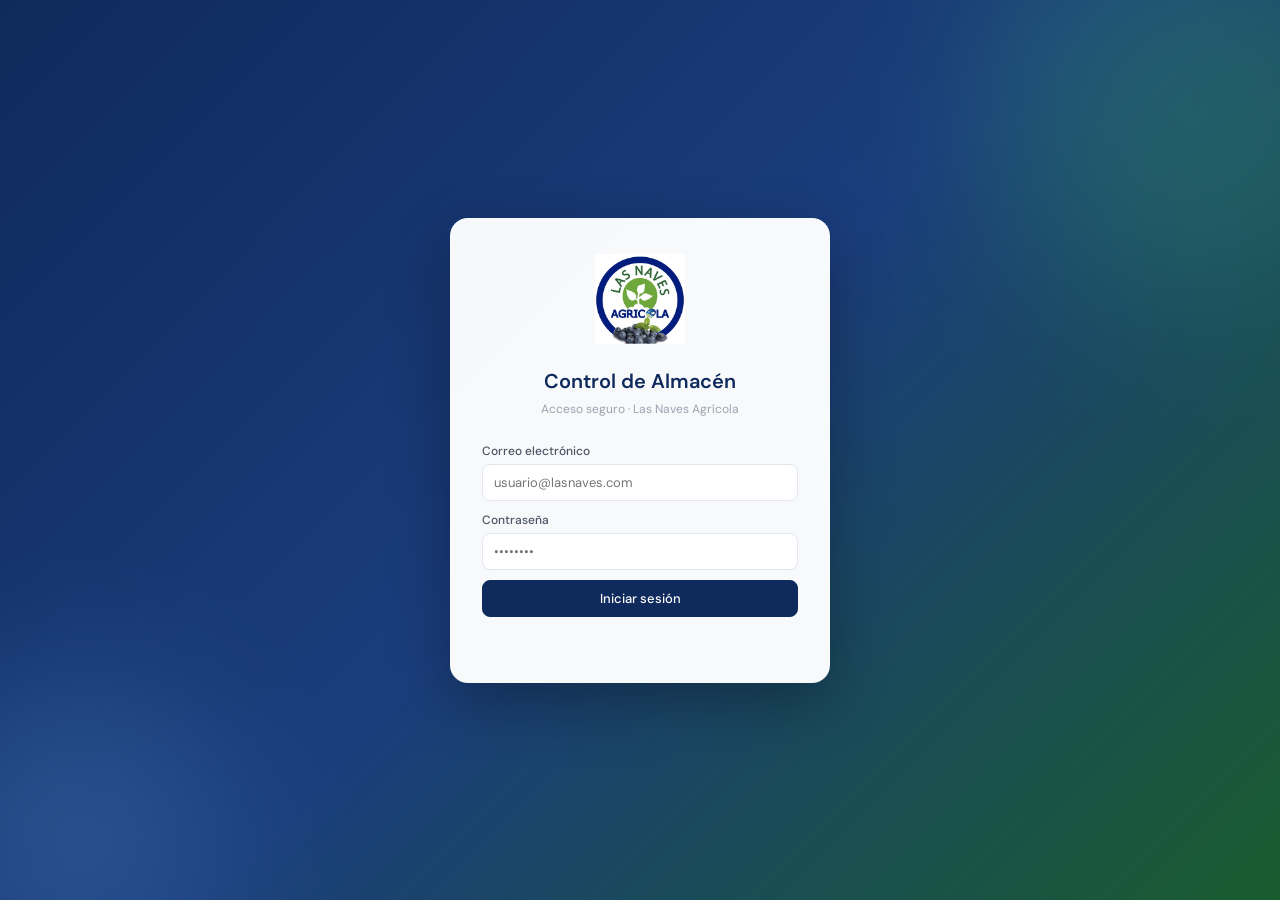
==== index.html @ e4e00c6b "Add files via upload" ====
<!DOCTYPE html>
<html lang="es">
<head>
<meta charset="UTF-8">
<meta name="viewport" content="width=device-width,initial-scale=1.0,maximum-scale=1.0">
<title>Las Naves Agrícola — ERP Almacén</title>
<link rel="icon" href="public/logo.png">
<link rel="manifest" href="manifest.json">
<meta name="theme-color" content="#0f2a5c">
<link href="https://fonts.googleapis.com/css2?family=DM+Sans:wght@300;400;500;600&family=DM+Mono:wght@400;500&display=swap" rel="stylesheet">
<script src="https://unpkg.com/html5-qrcode@2.3.8/html5-qrcode.min.js"></script>
<script src="https://cdn.jsdelivr.net/npm/@supabase/supabase-js@2"></script>
<script src="https://cdn.jsdelivr.net/npm/chart.js@4.4.0/dist/chart.umd.min.js"></script>
<script src="https://cdn.jsdelivr.net/npm/xlsx@0.18.5/dist/xlsx.full.min.js"></script>
<link rel="stylesheet" href="src/styles/main.css">
</head>
<body>

<!-- LOGIN -->
<div id="screen-login" class="screen active">
  <div class="login-bg"><div class="login-orb orb1"></div><div class="login-orb orb2"></div></div>
  <div class="login-screen-wrapper">
    <div class="login-card">
      <div class="login-logo-wrap"><img src="public/logo.png" alt="Las Naves Agrícola" class="login-logo"></div>
      <h1 class="login-title">Control de Almacén</h1>
      <p class="login-sub">Acceso seguro · Las Naves Agrícola</p>
      <div id="offline-banner" class="offline-banner hidden">⚠ Sin conexión — modo offline activo</div>
      <div class="form-group"><label>Correo electrónico</label><input type="email" id="l-email" class="input" placeholder="usuario@lasnaves.com" autocomplete="email"></div>
      <div class="form-group"><label>Contraseña</label><input type="password" id="l-pass" class="input" placeholder="••••••••" autocomplete="current-password"></div>
      <button class="btn btn-primary btn-full" id="btn-login" onclick="doLogin()"><span id="login-label">Iniciar sesión</span></button>
      <p class="login-hint" id="login-error"></p>
    </div>
  </div>
</div>

<!-- APP -->
<div id="screen-app" class="screen hidden">

  <!-- TOPBAR -->
  <header class="topbar">
    <div class="topbar-left">
      <img src="public/logo.png" alt="Logo" class="topbar-logo" onclick="location.reload()" style="cursor:pointer" title="Recargar página">
      <div><div class="topbar-title">Las Naves Agrícola</div><div class="topbar-sub">ERP Almacén</div></div>
    </div>
    <div class="topbar-right">
      <div id="offline-dot" class="offline-dot hidden">●</div>
      <div class="user-chip">
        <div class="user-avatar" id="topbar-avatar">--</div>
        <div class="user-info"><div class="user-name" id="topbar-name">—</div><div class="user-role" id="topbar-role">—</div></div>
      </div>
      <button class="btn-icon" onclick="doLogout()"><svg width="16" height="16" viewBox="0 0 24 24" fill="none" stroke="currentColor" stroke-width="2"><path d="M9 21H5a2 2 0 0 1-2-2V5a2 2 0 0 1 2-2h4"/><polyline points="16 17 21 12 16 7"/><line x1="21" y1="12" x2="9" y2="12"/></svg></button>
    </div>
  </header>

  <!-- SELECTOR DE ALMACÉN -->
  <div class="almacen-selector-bar" id="almacen-bar">
    <label>🏭 Almacén activo:</label>
    <select id="almacen-selector" onchange="cambiarAlmacen(this.value)"></select>
  </div>

  <!-- NAV -->
  <nav class="nav">
    <button class="nav-btn active" onclick="goTo('dashboard',this)" data-modulo="dashboard"><svg width="17" height="17" viewBox="0 0 24 24" fill="none" stroke="currentColor" stroke-width="1.8"><rect x="3" y="3" width="7" height="7" rx="1"/><rect x="14" y="3" width="7" height="7" rx="1"/><rect x="14" y="14" width="7" height="7" rx="1"/><rect x="3" y="14" width="7" height="7" rx="1"/></svg>Dashboard</button>
    <button class="nav-btn" onclick="goTo('movstock',this)" data-modulo="entradas"><svg width="17" height="17" viewBox="0 0 24 24" fill="none" stroke="currentColor" stroke-width="1.8"><polyline points="17 1 21 5 17 9"/><path d="M3 11V9a4 4 0 0 1 4-4h14"/><polyline points="7 23 3 19 7 15"/><path d="M21 13v2a4 4 0 0 1-4 4H3"/></svg>Entradas/Salidas</button>
    <button class="nav-btn" onclick="goTo('inventario',this)" data-modulo="inventario"><svg width="17" height="17" viewBox="0 0 24 24" fill="none" stroke="currentColor" stroke-width="1.8"><path d="M21 16V8a2 2 0 0 0-1-1.73l-7-4a2 2 0 0 0-2 0l-7 4A2 2 0 0 0 3 8v8a2 2 0 0 0 1 1.73l7 4a2 2 0 0 0 2 0l7-4A2 2 0 0 0 21 16z"/></svg>Inventario</button>
    <button class="nav-btn" onclick="goTo('conteo',this)" data-modulo="conteo"><svg width="17" height="17" viewBox="0 0 24 24" fill="none" stroke="currentColor" stroke-width="1.8"><path d="M9 11l3 3L22 4"/><path d="M21 12v7a2 2 0 0 1-2 2H5a2 2 0 0 1-2-2V5a2 2 0 0 1 2-2h11"/></svg>Conteo</button>
    <button class="nav-btn" onclick="goTo('movimientos',this)" data-modulo="movimientos"><svg width="17" height="17" viewBox="0 0 24 24" fill="none" stroke="currentColor" stroke-width="1.8"><polyline points="17 1 21 5 17 9"/><path d="M3 11V9a4 4 0 0 1 4-4h14"/><polyline points="7 23 3 19 7 15"/><path d="M21 13v2a4 4 0 0 1-4 4H3"/></svg>Movimientos</button>
    <button class="nav-btn" onclick="goTo('reportes',this)" data-modulo="reportes"><svg width="17" height="17" viewBox="0 0 24 24" fill="none" stroke="currentColor" stroke-width="1.8"><path d="M14 2H6a2 2 0 0 0-2 2v16a2 2 0 0 0 2 2h12a2 2 0 0 0 2-2V8z"/><polyline points="14 2 14 8 20 8"/></svg>Reportes</button>
    <button class="nav-btn" onclick="goTo('pedidos',this)" data-modulo="pedidos"><svg width="17" height="17" viewBox="0 0 24 24" fill="none" stroke="currentColor" stroke-width="1.8"><rect x="1" y="3" width="15" height="13" rx="1"/><polygon points="16 8 20 8 23 11 23 16 16 16 16 8"/><circle cx="5.5" cy="18.5" r="2.5"/><circle cx="18.5" cy="18.5" r="2.5"/></svg>Pedidos</button>
    <button class="nav-btn" onclick="goTo('compras',this)" data-modulo="compras"><svg width="17" height="17" viewBox="0 0 24 24" fill="none" stroke="currentColor" stroke-width="1.8"><path d="M6 2L3 6v14a2 2 0 0 0 2 2h14a2 2 0 0 0 2-2V6l-3-4z"/><line x1="3" y1="6" x2="21" y2="6"/><path d="M16 10a4 4 0 0 1-8 0"/></svg>Compras</button>
    <button class="nav-btn" onclick="goTo('proveedores',this)" data-modulo="proveedores"><svg width="17" height="17" viewBox="0 0 24 24" fill="none" stroke="currentColor" stroke-width="1.8"><path d="M17 21v-2a4 4 0 0 0-4-4H5a4 4 0 0 0-4 4v2"/><circle cx="9" cy="7" r="4"/><line x1="23" y1="11" x2="17" y2="11"/><line x1="20" y1="8" x2="20" y2="14"/></svg>Proveedores</button>
    <button class="nav-btn" onclick="goTo('almacenes',this)" data-modulo="almacenes"><svg width="17" height="17" viewBox="0 0 24 24" fill="none" stroke="currentColor" stroke-width="1.8"><path d="M3 9l9-7 9 7v11a2 2 0 0 1-2 2H5a2 2 0 0 1-2-2z"/><polyline points="9 22 9 12 15 12 15 22"/></svg>Almacenes</button>
    <button class="nav-btn" onclick="goTo('usuarios',this)" data-modulo="usuarios_admin"><svg width="17" height="17" viewBox="0 0 24 24" fill="none" stroke="currentColor" stroke-width="1.8"><path d="M17 21v-2a4 4 0 0 0-4-4H5a4 4 0 0 0-4 4v2"/><circle cx="9" cy="7" r="4"/><path d="M23 21v-2a4 4 0 0 0-3-3.87"/><path d="M16 3.13a4 4 0 0 1 0 7.75"/></svg>Usuarios</button>
    <button class="nav-btn" onclick="goTo('notificaciones',this)" data-modulo="notificaciones"><svg width="17" height="17" viewBox="0 0 24 24" fill="none" stroke="currentColor" stroke-width="1.8"><path d="M18 8A6 6 0 0 0 6 8c0 7-3 9-3 9h18s-3-2-3-9"/><path d="M13.73 21a2 2 0 0 1-3.46 0"/><line x1="12" y1="2" x2="12" y2="3"/></svg>Notif.</button>
    <button class="nav-btn" onclick="goTo('respaldo',this)" data-modulo="respaldo"><svg width="17" height="17" viewBox="0 0 24 24" fill="none" stroke="currentColor" stroke-width="1.8"><polyline points="8 17 12 21 16 17"/><line x1="12" y1="12" x2="12" y2="21"/><path d="M20.88 18.09A5 5 0 0 0 18 9h-1.26A8 8 0 1 0 3 16.29"/></svg>Respaldo</button>
    <button class="nav-btn" onclick="goTo('auditoria',this)" data-modulo="auditoria"><svg width="17" height="17" viewBox="0 0 24 24" fill="none" stroke="currentColor" stroke-width="1.8"><path d="M12 22s8-4 8-10V5l-8-3-8 3v7c0 6 8 10 8 10z"/></svg>Auditoría</button>
    <button class="nav-btn" onclick="goTo('alertas',this)" data-modulo="alertas"><svg width="17" height="17" viewBox="0 0 24 24" fill="none" stroke="currentColor" stroke-width="1.8"><path d="M18 8A6 6 0 0 0 6 8c0 7-3 9-3 9h18s-3-2-3-9"/><path d="M13.73 21a2 2 0 0 1-3.46 0"/></svg>Alertas<span id="alert-count" class="alert-dot hidden">0</span></button>
  </nav>

  <!-- MODALES GLOBALES -->
  <div id="foto-modal" class="foto-modal hidden" onclick="cerrarFotoModal()">
    <button class="foto-modal-close" onclick="cerrarFotoModal()">✕</button>
    <img id="foto-modal-img" src="" alt="Evidencia">
  </div>
  <div id="mov-detalle-modal" class="modal-overlay hidden">
    <div class="modal-card" style="max-width:420px">
      <div class="modal-title">📋 Detalle del movimiento</div>
      <div id="mov-detalle-body"></div>
      <button class="btn" style="width:100%;margin-top:14px" onclick="cerrarDetalleMovimiento()">Cerrar</button>
    </div>
  </div>
  <div id="pin-modal" class="modal-overlay hidden">
    <div class="modal-card">
      <div class="modal-title">🔐 Confirmar identidad</div>
      <p class="modal-sub">Ingresa tu contraseña para confirmar</p>
      <input type="password" id="pin-pass" class="input" placeholder="Tu contraseña" style="margin-bottom:12px">
      <div style="display:flex;gap:8px">
        <button class="btn btn-full" onclick="cancelPin()">Cancelar</button>
        <button class="btn btn-primary btn-full" onclick="confirmPin()">Confirmar</button>
      </div>
      <p id="pin-error" class="login-hint" style="color:var(--red);min-height:18px"></p>
    </div>
  </div>
  <div id="sds-modal" class="modal-overlay hidden">
    <div class="modal-card" style="max-width:480px;max-height:90vh;overflow-y:auto">
      <div id="sds-modal-content"></div>
    </div>
  </div>
  <div id="qr-modal" class="modal-overlay hidden">
    <div class="modal-card" style="max-width:400px">
      <div id="qr-modal-content"></div>
    </div>
  </div>

  <main class="main">

    <!-- DASHBOARD -->
    <section id="tab-dashboard" class="tab active">
      <div class="page-header">
        <div class="page-title">Dashboard</div>
        <div style="display:flex;align-items:center;gap:8px">
          <div class="page-date" id="dash-date"></div>
          <button class="btn btn-sm" onclick="refrescarDashboard(this)" title="Actualizar">↻ Actualizar</button>
        </div>
      </div>
      <div id="sync-pending" class="sync-banner hidden">⚠ <span id="sync-count">0</span> movimientos offline. <button class="btn btn-sm" onclick="sincronizarOffline()">Sincronizar</button></div>
      <!-- KPIs rápidos en dashboard -->
      <div id="dash-kpis-quick" style="margin-bottom:10px"></div>
      <div class="card"><div class="card-header">Últimos movimientos</div><div id="dash-movs"><div class="loading">Cargando...</div></div></div>
      <!-- Dashboard dirección integrado -->
      <div id="dir-content-inline"></div>
    </section>

    <!-- KPI tab (hidden, redirects to dashboard) -->
    <section id="tab-kpis" class="tab hidden">
      <div id="kpi-content"></div>
    </section>

    <!-- INVENTARIO -->
    <section id="tab-inventario" class="tab hidden">
      <div class="page-header">
        <div class="page-title">Inventario</div>
        <button class="btn btn-sm" onclick="cargarInventario()">↻ Actualizar</button>
      </div>
      <div class="card">
        <input class="input" type="text" placeholder="Buscar por nombre, código, ingrediente activo o ubicación..." oninput="filtrarInv(this.value)" style="margin-bottom:10px">
        <div id="inv-lista"><div class="loading">Cargando...</div></div>
      </div>
      <div id="inv-admin-panel" class="hidden" style="margin-top:10px">
        <button class="btn btn-primary btn-full" onclick="mostrarFormProducto()">+ Agregar producto manualmente</button>
        <div id="form-producto" class="card hidden" style="margin-top:12px">
          <div class="card-header">Nuevo producto <span style="font-size:11px;color:var(--text3);font-weight:400">— Solo el nombre es obligatorio</span></div>
          <div class="form-row">
            <div class="form-group"><label>Código (opcional, se genera automático)</label><input class="input" type="text" id="np-id" placeholder="Ej: QM-008 (opcional)"></div>
            <div class="form-group"><label>Nombre del producto <span style="color:var(--red)">*</span></label><input class="input" type="text" id="np-nombre" placeholder="Nombre del producto"></div>
          </div>
          <div class="form-row">
            <div class="form-group"><label>Stock inicial</label><input class="input" type="number" id="np-stock" placeholder="0"></div>
            <div class="form-group"><label>Stock mínimo</label><input class="input" type="number" id="np-min" placeholder="0"></div>
            <div class="form-group"><label>Precio unitario ($)</label><input class="input" type="number" id="np-precio" placeholder="0.00"></div>
          </div>
          <div class="form-row">
            <div class="form-group"><label>Unidad</label><select class="input" id="np-unit"><option>L</option><option>kg</option><option>piezas</option><option>tambos</option><option>cajas</option><option>mL</option><option>g</option></select></div>
            <div class="form-group"><label>Proveedor</label><input class="input" type="text" id="np-prov" placeholder="Proveedor"></div>
            <div class="form-group"><label>Ubicación</label><input class="input" type="text" id="np-ubicacion" placeholder="Pasillo A-3"></div>
          </div>
          <div class="form-row">
            <div class="form-group"><label>Lote</label><input class="input" type="text" id="np-lote" placeholder="L-2025-01"></div>
            <div class="form-group"><label>Caducidad</label><input class="input" type="text" id="np-cad" placeholder="AAAA-MM-DD"></div>
          </div>
          <div class="form-row">
            <div class="form-group"><label>Ingrediente activo</label><input class="input" type="text" id="np-ingrediente" placeholder="Ej: Glifosato, Cobre"></div>
            <div class="form-group"><label>Descripción</label><input class="input" type="text" id="np-descripcion" placeholder="Descripción breve"></div>
          </div>
          <div class="form-row">
            <div class="form-group"><label>Peligrosidad GHS</label><select class="input" id="np-peligro"><option value="">Sin clasificar</option><option value="alto">Alto</option><option value="medio">Medio</option><option value="bajo">Bajo</option><option value="ninguno">Ninguno</option></select></div>
            <div class="form-group"><label>Clases GHS (separadas por coma)</label><input class="input" type="text" id="np-ghs" placeholder="inflamable,corrosivo"></div>
          </div>
          <div class="form-group"><label>🔗 Link de ficha técnica (SDS)</label><input class="input" type="url" id="np-sds-link" placeholder="https://..."></div>
          <div style="display:flex;gap:8px;margin-top:4px">
            <button class="btn btn-primary" style="flex:1" onclick="guardarProducto()">Guardar producto</button>
            <button class="btn" style="flex:1" onclick="document.getElementById('form-producto').classList.add('hidden')">Cancelar</button>
          </div>
        </div>
      </div>

      <!-- Modal editar producto -->
      <div id="modal-editar-prod" class="modal-overlay hidden">
        <div class="modal-card" style="max-width:520px;max-height:90vh;overflow-y:auto">
          <div class="modal-title">✏ Editar producto</div>
          <input type="hidden" id="ep-id">
          <div class="form-row"><div class="form-group"><label>Nombre *</label><input class="input" type="text" id="ep-nombre"></div><div class="form-group"><label>Unidad</label><select class="input" id="ep-unidad"><option>L</option><option>kg</option><option>piezas</option><option>tambos</option><option>cajas</option><option>mL</option><option>g</option></select></div></div>
          <div class="form-row"><div class="form-group"><label>Stock</label><input class="input" type="number" id="ep-stock" min="0" step="0.01"></div><div class="form-group"><label>Mínimo</label><input class="input" type="number" id="ep-min" min="0" step="0.01"></div><div class="form-group"><label>Precio ($)</label><input class="input" type="number" id="ep-precio" min="0" step="0.01"></div></div>
          <div class="form-row"><div class="form-group"><label>Proveedor</label><input class="input" type="text" id="ep-prov"></div><div class="form-group"><label>Ubicación</label><input class="input" type="text" id="ep-ubicacion"></div></div>
          <div class="form-row"><div class="form-group"><label>Lote</label><input class="input" type="text" id="ep-lote"></div><div class="form-group"><label>Caducidad</label><input class="input" type="text" id="ep-cad" placeholder="AAAA-MM-DD"></div></div>
          <div class="form-row"><div class="form-group"><label>Ingrediente activo</label><input class="input" type="text" id="ep-ingrediente"></div><div class="form-group"><label>Descripción</label><input class="input" type="text" id="ep-descripcion"></div></div>
          <div class="form-row"><div class="form-group"><label>Peligrosidad</label><select class="input" id="ep-peligro"><option value="">Sin clasificar</option><option value="alto">Alto</option><option value="medio">Medio</option><option value="bajo">Bajo</option><option value="ninguno">Ninguno</option></select></div><div class="form-group"><label>Clases GHS</label><input class="input" type="text" id="ep-ghs"></div></div>
          <div class="form-group"><label>🔗 Link ficha técnica</label><input class="input" type="url" id="ep-sds-link" placeholder="https://..."></div>
          <div style="display:flex;gap:8px;margin-top:12px">
            <button class="btn" style="flex:1" onclick="cerrarEditarProducto()">Cancelar</button>
            <button class="btn btn-primary" style="flex:2" onclick="guardarEdicionProducto()">✓ Guardar cambios</button>
          </div>
        </div>
      </div>
    </section>


<!-- dir tab removed - content integrated in dashboard -->

    <!-- KPIs Y PREDICCIÓN -->
    <section id="tab-kpis" class="tab hidden">
      <div class="page-header">
        <div class="page-title">KPIs del Almacén</div>
        <button class="btn btn-sm" onclick="cargarKPIs()">↻ Recalcular</button>
      </div>
      <div id="kpi-content"><div class="loading">Cargando KPIs...</div></div>
    </section>

    <!-- ENTRADAS / SALIDAS UNIFICADO -->
    <section id="tab-movstock" class="tab hidden">
      <div class="page-header"><div class="page-title">Entradas y Salidas</div></div>
      <div class="movstock-tabs">
        <button class="movstock-tab active" id="ms-tab-ent" onclick="switchMovStock('entrada')">↓ Registrar Entrada</button>
        <button class="movstock-tab" id="ms-tab-sal" onclick="switchMovStock('salida')">↑ Registrar Salida</button>
      </div>

      <!-- ENTRADAS -->
      <div id="movstock-entrada">
        <div class="card">
          <div class="card-header">Buscar y agregar productos</div>
          <div class="scanner-inline">
            <div class="scanner-inline-title">📷 Escanear código</div>
            <div id="reader-ent" style="width:100%;border-radius:6px;overflow:hidden;background:#111;min-height:140px;display:none"></div>
            <div style="display:flex;gap:8px;margin-top:8px">
              <button class="btn btn-sm btn-primary" onclick="startScannerEnt()">▶ Escanear</button>
              <button class="btn btn-sm" onclick="stopScannerEnt()">■ Detener</button>
            </div>
          </div>
          <input class="input" type="text" id="ent-buscar" placeholder="Buscar por nombre o código..." oninput="buscarProductoEntrada(this.value)" style="margin-top:8px">
          <div id="ent-resultados" style="margin-top:6px"></div>
        </div>
        <div id="ent-carrito-card" class="card hidden">
          <div class="card-header" style="display:flex;justify-content:space-between;align-items:center">
            <span>↓ Productos a ingresar</span>
            <span id="ent-carrito-count" style="font-size:12px;color:var(--green);font-weight:600"></span>
          </div>
          <div id="ent-carrito-lista"></div>
          <button class="btn btn-sm" style="margin-top:8px;color:var(--navy)" onclick="document.getElementById('ent-buscar').focus()">+ Agregar otro producto</button>
        </div>
        <div id="ent-form-general" class="card hidden">
          <div class="card-header">Datos del recibo</div>
          <div class="form-row">
            <div class="form-group"><label>Proveedor</label><input class="input" type="text" id="ent-prov" placeholder="Nombre del proveedor"></div>
            <div class="form-group"><label>Nota (opcional)</label><input class="input" type="text" id="ent-nota" placeholder="Observaciones"></div>
          </div>
          <div class="form-group">
            <span class="foto-label">📄 Foto del recibo * <span style="font-size:11px;color:var(--text3)">(una foto para todos los productos)</span></span>
            <div class="foto-zona" onclick="document.getElementById('ent-foto-input').click()">
              <label class="foto-zona-label"><span class="foto-zona-icon">📷</span><span class="foto-zona-text">Tomar foto o seleccionar imagen</span></label>
              <input type="file" id="ent-foto-input" accept="image/*" capture="environment" onchange="onFotoEntrada(this)">
            </div>
            <span class="foto-status sin-foto" id="ent-foto-status">Sin foto</span>
            <img id="ent-foto-preview" class="foto-preview hidden" src="" alt="Preview">
          </div>
          <button class="btn btn-primary btn-full" onclick="solicitarPinEntrada()">🔐 Confirmar entrada de todos los productos</button>
          <button class="btn btn-full" style="margin-top:6px" onclick="cancelarEntrada()">Cancelar todo</button>
        </div>
      </div>

      <!-- SALIDAS -->
      <div id="movstock-salida" class="hidden">
        <div class="card">
          <div class="card-header">Buscar y agregar productos</div>
          <div class="scanner-inline">
            <div class="scanner-inline-title">📷 Escanear código</div>
            <div id="reader-sal" style="width:100%;border-radius:6px;overflow:hidden;background:#111;min-height:140px;display:none"></div>
            <div style="display:flex;gap:8px;margin-top:8px">
              <button class="btn btn-sm btn-primary" onclick="startScannerSal()">▶ Escanear</button>
              <button class="btn btn-sm" onclick="stopScannerSal()">■ Detener</button>
            </div>
          </div>
          <input class="input" type="text" id="sal-buscar" placeholder="Buscar por nombre o código..." oninput="buscarProductoSalida(this.value)" style="margin-top:8px">
          <div id="sal-resultados" style="margin-top:6px"></div>
        </div>
        <div id="sal-carrito-card" class="card hidden">
          <div class="card-header" style="display:flex;justify-content:space-between;align-items:center">
            <span>↑ Productos a despachar</span>
            <span id="sal-carrito-count" style="font-size:12px;color:var(--red);font-weight:600"></span>
          </div>
          <div id="sal-carrito-lista"></div>
          <button class="btn btn-sm" style="margin-top:8px;color:var(--navy)" onclick="document.getElementById('sal-buscar').focus()">+ Agregar otro producto</button>
        </div>
        <div id="sal-form-general" class="card hidden">
          <div class="card-header">Datos del despacho</div>
          <div class="form-row">
            <div class="form-group"><label>Área o destino</label><input class="input" type="text" id="sal-dest" placeholder="Ej: Producción A"></div>
            <div class="form-group"><label>Nota (opcional)</label><input class="input" type="text" id="sal-nota" placeholder="Observaciones"></div>
          </div>
          <div class="form-group">
            <span class="foto-label">📋 Foto del vale * <span style="font-size:11px;color:var(--text3)">(una foto para todos los productos)</span></span>
            <div class="foto-zona" onclick="document.getElementById('sal-foto-input').click()">
              <label class="foto-zona-label"><span class="foto-zona-icon">📷</span><span class="foto-zona-text">Tomar foto o seleccionar imagen</span></label>
              <input type="file" id="sal-foto-input" accept="image/*" capture="environment" onchange="onFotoSalida(this)">
            </div>
            <span class="foto-status sin-foto" id="sal-foto-status">Sin foto</span>
            <img id="sal-foto-preview" class="foto-preview hidden" src="" alt="Preview">
          </div>
          <button class="btn btn-primary btn-full" onclick="solicitarPinSalida()">🔐 Confirmar salida de todos los productos</button>
          <button class="btn btn-full" style="margin-top:6px" onclick="cancelarSalida()">Cancelar todo</button>
        </div>
      </div>

    </section>

    <!-- CONTEO FÍSICO v17 -->
    <section id="tab-conteo" class="tab hidden">
      <div class="page-header"><div class="page-title">Conteo Físico</div></div>

      <!-- PANTALLA 1: INICIO -->
      <div id="conteo-inicio">
        <div class="card">
          <div style="display:flex;gap:12px;margin-bottom:16px">
            <div class="conteo-paso"><div class="conteo-paso-num">1</div><div class="conteo-paso-label">Iniciar conteo</div></div>
            <div style="color:var(--text3);align-self:center">→</div>
            <div class="conteo-paso"><div class="conteo-paso-num" style="background:var(--border);color:var(--text2)">2</div><div class="conteo-paso-label" style="color:var(--text2)">Capturar cantidades</div></div>
            <div style="color:var(--text3);align-self:center">→</div>
            <div class="conteo-paso"><div class="conteo-paso-num" style="background:var(--border);color:var(--text2)">3</div><div class="conteo-paso-label" style="color:var(--text2)">Revisar y ajustar</div></div>
            <div style="color:var(--text3);align-self:center">→</div>
            <div class="conteo-paso"><div class="conteo-paso-num" style="background:var(--border);color:var(--text2)">4</div><div class="conteo-paso-label" style="color:var(--text2)">Firmar PDF</div></div>
          </div>
          <p style="font-size:13px;color:var(--text2);margin-bottom:16px;line-height:1.6">
            El sistema cargará todos los productos del inventario. Tú ingresas la cantidad que hay físicamente en el almacén.
            Al terminar, verás las diferencias y decides qué ajustar. Todo queda registrado con PDF para firma.
          </p>
          <button class="btn btn-primary btn-full" onclick="iniciarNuevoConteo()" style="margin-bottom:8px">▶ Iniciar nuevo conteo físico</button>
          <p style="font-size:11px;color:var(--text3);text-align:center">Si cierras accidentalmente el navegador, el conteo se recupera automáticamente</p>
        </div>
      </div>

      <!-- PANTALLA 2: CONTEO EN CURSO -->
      <div id="conteo-activo" class="hidden">
        <div class="card" style="margin-bottom:10px">
          <div style="display:flex;justify-content:space-between;align-items:flex-start;margin-bottom:8px">
            <div>
              <div style="font-size:14px;font-weight:600;color:var(--navy)">Conteo en curso</div>
              <div style="font-size:11px;color:var(--text2)" id="conteo-fecha"></div>
            </div>
            <button class="btn btn-sm" style="color:var(--red)" onclick="descartarConteo()">✕ Descartar</button>
          </div>
          <div class="conteo-progreso-wrap">
            <div class="conteo-progreso-bar-inner" id="conteo-progreso-bar" style="width:0%"></div>
          </div>
          <div style="font-size:11px;color:var(--text2);margin-top:4px" id="conteo-progreso-txt">0 de 0 productos contados</div>
        </div>
        <div class="card">
          <div style="font-size:12px;color:var(--text2);margin-bottom:10px">
            💡 Ingresa la cantidad física y presiona <strong>Enter</strong> para pasar al siguiente producto
          </div>
          <div id="conteo-lista"></div>
          <div style="display:flex;gap:8px;margin-top:14px">
            <button class="btn btn-primary" style="flex:2" id="btn-finalizar-conteo" onclick="revisarDiferencias()" disabled>
              Revisar diferencias
            </button>
            <button class="btn" style="flex:1" onclick="descartarConteo()">Descartar</button>
          </div>
        </div>
      </div>

      <!-- PANTALLA 3: REVISIÓN -->
      <div id="conteo-revision" class="hidden">
        <div class="card" style="margin-bottom:10px">
          <div style="display:flex;justify-content:space-between;align-items:center;margin-bottom:12px">
            <div style="font-size:14px;font-weight:600;color:var(--navy)">Revisión de diferencias</div>
            <button class="btn btn-sm" onclick="renderConteoEnCurso()">← Volver al conteo</button>
          </div>
          <div id="rev-resumen"></div>
        </div>
        <div class="card" style="margin-bottom:10px">
          <div style="font-size:13px;font-weight:600;color:var(--navy);margin-bottom:10px">
            Productos con diferencia — decide qué hacer con cada uno:
          </div>
          <div id="rev-diffs"></div>
        </div>
        <div style="display:flex;gap:8px">
          <button class="btn btn-primary" style="flex:1" onclick="generarPDFConteo()">📄 Generar PDF para firma</button>
          <button class="btn btn-green" style="flex:1" onclick="finalizarConteo()">✓ Finalizar conteo</button>
        </div>
      </div>

    </section>

    <!-- MOVIMIENTOS -->
    <section id="tab-movimientos" class="tab hidden">
      <div class="page-header"><div class="page-title">Movimientos</div><button class="btn btn-sm" onclick="cargarMovimientos()" title="Actualizar">↻ Actualizar</button></div>
      <div class="card">
        <div style="display:flex;gap:8px;flex-wrap:wrap;margin-bottom:10px">
          <select class="input" style="flex:1;min-width:120px" id="fil-tipo" onchange="filtrarMov()"><option value="">Todos</option><option value="entrada">Entradas</option><option value="salida">Salidas</option><option value="ajuste">Ajustes</option></select>
          <select class="input" style="flex:1;min-width:120px" id="fil-user" onchange="filtrarMov()"><option value="">Todos los usuarios</option></select>
        </div>
        <div id="mov-lista"><div class="loading">Cargando...</div></div>
      </div>
    </section>

    <!-- REPORTES -->
    <section id="tab-reportes" class="tab hidden">
      <div class="page-header"><div class="page-title">Reportes</div></div>
      <div class="card">
        <div class="form-row"><div class="form-group"><label>Fecha inicio</label><input class="input" type="date" id="rep-inicio"></div><div class="form-group"><label>Fecha fin</label><input class="input" type="date" id="rep-fin"></div></div>
        <div class="form-group"><label>Tipo</label><select class="input" id="rep-tipo"><option value="movimientos">Movimientos</option><option value="inventario">Inventario actual</option><option value="alertas">Productos con alertas</option><option value="pedidos">Pedidos</option></select></div>
        <div style="display:flex;gap:8px">
          <button class="btn btn-primary" style="flex:1" onclick="exportarExcel()">📊 Excel</button>
          <button class="btn btn-green" style="flex:1" onclick="exportarPDF()">📄 PDF</button>
        </div>
      </div>
      <div class="card"><div class="card-header">Vista previa</div><div id="rep-preview"><div class="empty">Selecciona período y tipo</div></div></div>
    </section>

    <!-- PEDIDOS UNIFICADO -->
    <section id="tab-pedidos" class="tab hidden">
      <div class="page-header"><div class="page-title">Pedidos</div><button class="btn btn-sm" onclick="cargarPedidos()">↻</button></div>

      <!-- Sub-tabs -->
      <div class="movstock-tabs" style="margin-bottom:14px">
        <button class="movstock-tab active" id="ped-tab-rec" onclick="switchPedidos('recibidos')">📋 Pedidos recibidos</button>
        <button class="movstock-tab" id="ped-tab-prov" onclick="switchPedidos('proveedores')">🚚 Pedidos a proveedores</button>
      </div>

      <!-- PEDIDOS RECIBIDOS (de áreas/clientes) -->
      <div id="ped-recibidos-view">
        <div id="pc-lista-view">
          <div class="card" style="margin-bottom:10px">
            <div style="display:flex;gap:8px;flex-wrap:wrap">
              <select class="input" style="flex:1;min-width:120px" id="pc-filtro-estado" onchange="filtrarPedidosClientes()">
                <option value="">Todos los estados</option>
                <option>Recibido</option><option>Confirmado</option><option>En proceso</option>
                <option>Listo</option><option>En camino</option><option>Entregado</option><option>Cancelado</option>
              </select>
              <select class="input" style="flex:1;min-width:120px" id="pc-filtro-prioridad" onchange="filtrarPedidosClientes()">
                <option value="">Todas las prioridades</option>
                <option value="alta">Alta</option><option value="normal">Normal</option><option value="baja">Baja</option>
              </select>
            </div>
          </div>
          <div id="pc-lista"><div class="loading">Cargando...</div></div>
          <button class="btn btn-primary btn-full" style="margin-top:12px" onclick="mostrarFormPedidoCliente()">+ Nuevo pedido recibido</button>
          <div id="form-pedido-cliente" class="card hidden" style="margin-top:12px">
            <div class="card-header">Nuevo pedido recibido</div>
            <div class="form-row">
              <div class="form-group"><label>Área / Cliente *</label><input class="input" type="text" id="pc-cliente" placeholder="Ej: Producción A, Juan López"></div>
              <div class="form-group"><label>Teléfono</label><input class="input" type="tel" id="pc-tel"></div>
            </div>
            <div class="form-row">
              <div class="form-group"><label>Correo</label><input class="input" type="email" id="pc-correo"></div>
              <div class="form-group"><label>Prioridad</label>
                <select class="input" id="pc-prioridad">
                  <option value="normal">Normal</option><option value="alta">Alta ⚡</option><option value="baja">Baja</option>
                </select>
              </div>
            </div>
            <div class="form-row">
              <div class="form-group"><label>Fecha del pedido</label><input class="input" type="date" id="pc-fecha-pedido"></div>
              <div class="form-group"><label>Fecha estimada de entrega</label><input class="input" type="date" id="pc-fecha-est"></div>
            </div>
            <div style="margin:10px 0 6px;font-size:12px;font-weight:600;color:var(--text2)">Productos solicitados</div>
            <div id="pc-prods-lista" style="margin-bottom:8px"></div>
            <div class="form-row">
              <div class="form-group"><label>Producto</label><input class="input" type="text" id="pc-prod-nombre" placeholder="Nombre del producto"></div>
              <div class="form-group"><label>Cantidad</label><input class="input" type="text" id="pc-prod-qty" placeholder="Ej: 50 L"></div>
            </div>
            <div class="form-row">
              <div class="form-group"><label>Precio unitario ($)</label><input class="input" type="number" id="pc-prod-precio" placeholder="0.00"></div>
              <div class="form-group"><label>Nota del producto</label><input class="input" type="text" id="pc-prod-nota"></div>
            </div>
            <button class="btn btn-green btn-full" onclick="agregarProdPedidoCliente()">+ Agregar producto</button>
            <div style="font-size:13px;color:var(--text2);margin:8px 0">Total estimado: <strong id="pc-total-calc">—</strong></div>
            <div class="form-group"><label>Nota general</label><input class="input" type="text" id="pc-nota" placeholder="Instrucciones especiales"></div>
            <div style="display:flex;gap:8px">
              <button class="btn btn-primary" style="flex:1" onclick="guardarPedidoCliente()">Registrar pedido</button>
              <button class="btn" style="flex:1" onclick="document.getElementById('form-pedido-cliente').classList.add('hidden');pedidosClienteProductos=[]">Cancelar</button>
            </div>
          </div>
        </div>
        <div id="pc-detalle-view" class="hidden"><div id="pc-detalle-content"></div></div>
      </div>

      <!-- PEDIDOS A PROVEEDORES -->
      <div id="ped-proveedores-view" class="hidden">
        <div class="card"><div id="ped-lista"><div class="loading">Cargando...</div></div>
          <button class="btn btn-primary btn-full" style="margin-top:12px" onclick="mostrarFormPedido()">+ Nuevo pedido a proveedor</button>
        </div>
        <div id="form-pedido" class="card hidden">
          <div class="card-header">Nuevo pedido a proveedor</div>
          <div class="form-row">
            <div class="form-group"><label>Proveedor</label><input class="input" type="text" id="pp-prov"></div>
            <div class="form-group"><label>Fecha estimada</label><input class="input" type="date" id="pp-fecha"></div>
          </div>
          <div class="form-group"><label>Nota general</label><input class="input" type="text" id="pp-nota"></div>
          <div style="margin:12px 0 8px;font-size:12px;font-weight:600;color:var(--text2)">Productos a pedir</div>
          <div id="pp-productos-lista"></div>
          <div class="form-row" style="margin-bottom:6px">
            <div class="form-group"><label>Producto</label><input class="input" type="text" id="pp-prod-nombre" placeholder="Nombre del producto"></div>
            <div class="form-group"><label>Cantidad</label><input class="input" type="text" id="pp-prod-qty" placeholder="Ej: 100 L"></div>
          </div>
          <button class="btn btn-green btn-full" onclick="agregarProductoPedido()">+ Agregar producto</button>
          <div style="display:flex;gap:8px;margin-top:10px">
            <button class="btn btn-primary" style="flex:1" onclick="guardarPedido()">Crear pedido</button>
            <button class="btn" style="flex:1" onclick="document.getElementById('form-pedido').classList.add('hidden');pedidoProductos=[]">Cancelar</button>
          </div>
        </div>
      </div>

      <!-- Modal evaluar proveedor -->
      <div id="modal-evaluar" class="modal-overlay hidden">
        <div class="modal-card" style="max-width:420px">
          <div class="modal-title">⭐ Evaluar proveedor</div>
          <div class="modal-sub" id="eval-prov-nombre" style="font-weight:600;color:var(--navy);margin-bottom:14px"></div>
          <input type="hidden" id="eval-prov-id">
          <div class="eval-score"><span class="eval-score-label">Puntualidad</span><div class="prov-stars" id="stars-puntualidad"></div></div>
          <div class="eval-score"><span class="eval-score-label">Calidad</span><div class="prov-stars" id="stars-calidad"></div></div>
          <div class="eval-score"><span class="eval-score-label">Precio</span><div class="prov-stars" id="stars-precio"></div></div>
          <div class="form-group" style="margin-top:10px"><label>Pedido relacionado</label><input class="input" type="text" id="eval-pedido" placeholder="PED-001"></div>
          <div class="form-group"><label>Comentario</label><textarea class="input" id="eval-comentario" rows="3" style="resize:vertical"></textarea></div>
          <div style="display:flex;gap:8px"><button class="btn btn-full" onclick="cerrarEvaluar()">Cancelar</button><button class="btn btn-primary btn-full" onclick="guardarEvaluacion()">Guardar</button></div>
        </div>
      </div>
    </section>

<!-- ═══════════ COMPRAS ═══════════ -->
<section id="tab-compras" class="tab hidden">
  <div class="card">
    <div class="card-title">🧾 Compras</div>
    <div style="display:flex;gap:6px;flex-wrap:wrap;margin-bottom:12px">
      <button class="btn btn-sm subtab active" onclick="comprasVista('lista',this)">Compras</button>
      <button class="btn btn-sm subtab" onclick="comprasVista('nueva',this)">+ Nueva compra</button>
      <button class="btn btn-sm subtab" onclick="comprasVista('precios',this)">Precios por confirmar</button>
      <button class="btn btn-sm subtab" onclick="comprasVista('saldos',this)">Saldos por pagar</button>
      <button class="btn btn-sm subtab" onclick="comprasVista('conc',this)">Conciliación</button>
    </div>

    <!-- LISTA -->
    <div id="cmp-lista">
      <select class="input" id="cmp-filtro-estado" onchange="cargarCompras()" style="margin-bottom:10px;max-width:240px">
        <option value="">Todas</option>
        <option value="Registrada">Registradas (sin recibir)</option>
        <option value="Recibida">Recibidas</option>
        <option value="Cancelada">Canceladas</option>
      </select>
      <div id="cmp-lista-body"><div class="loading">Cargando…</div></div>
    </div>

    <!-- NUEVA -->
    <div id="cmp-nueva" class="hidden">
      <div class="form-row">
        <div class="form-group"><label>Proveedor *</label><select class="input" id="cmp-prov"></select></div>
        <div class="form-group"><label>Razón social que factura</label><select class="input" id="cmp-rs"></select></div>
      </div>
      <div class="form-row">
        <div class="form-group"><label>Factura o remisión</label><input class="input" type="text" id="cmp-factura" placeholder="Ej: FAC-12345"></div>
        <div class="form-group"><label>Fecha de compra</label><input class="input" type="date" id="cmp-fecha"></div>
      </div>
      <div class="form-row">
        <div class="form-group"><label>Moneda</label>
          <select class="input" id="cmp-moneda"><option value="MXN">MXN</option><option value="USD">USD</option></select></div>
        <div class="form-group"><label>Tipo de cambio (si es USD)</label><input class="input" type="number" step="0.0001" id="cmp-tc" placeholder="17.3562"></div>
      </div>
      <div class="form-row">
        <div class="form-group"><label>Condiciones de pago</label><input class="input" type="text" id="cmp-cond" placeholder="360 días, contado…"></div>
        <div class="form-group"><label>Días de crédito</label><input class="input" type="number" id="cmp-dias" placeholder="360"></div>
      </div>

      <div style="border-top:1px solid var(--border);margin:14px 0;padding-top:12px">
        <div style="font-weight:600;margin-bottom:8px">Renglones</div>
        <div class="form-row">
          <div class="form-group"><label>Producto *</label>
            <input class="input" list="cmp-prod-list" id="cmp-l-prod" placeholder="Escribe o elige la clave" oninput="alSeleccionarProducto()">
            <datalist id="cmp-prod-list"></datalist>
            <div id="cmp-l-info" style="font-size:11px;opacity:.7;margin-top:4px"></div>
          </div>
          <div class="form-group"><label>Presentación</label>
            <select class="input" id="cmp-l-unidad" onchange="calcularBase()"></select></div>
        </div>
        <div class="form-row">
          <div class="form-group"><label>Cantidad *</label>
            <input class="input" type="number" step="0.01" id="cmp-l-cant" oninput="calcularBase()">
            <div id="cmp-l-base" style="font-size:11px;opacity:.7;margin-top:4px"></div></div>
          <div class="form-group"><label>Precio unitario (opcional)</label>
            <input class="input" type="number" step="0.01" id="cmp-l-precio" placeholder="Déjalo vacío si aún no lo tienes"></div>
        </div>
        <button class="btn btn-sm" onclick="agregarLineaCompra()">+ Agregar renglón</button>
        <div id="cmp-lineas-lista" style="margin-top:10px"></div>
        <div id="cmp-total" style="font-weight:600;margin-top:8px"></div>
      </div>

      <div class="form-group"><label>Observaciones</label><input class="input" type="text" id="cmp-nota"></div>
      <button class="btn btn-primary" style="width:100%;margin-top:10px" onclick="guardarCompra()">Guardar compra</button>
      <div style="font-size:11px;opacity:.7;margin-top:8px">
        Guardar solo registra la compra. El inventario se afecta cuando le des «Recibir en almacén».
      </div>
    </div>

    <!-- PRECIOS -->
    <div id="cmp-precios" class="hidden"><div id="cmp-precios-body"></div></div>

    <!-- SALDOS -->
    <div id="cmp-saldos" class="hidden"><div id="cmp-saldos-body"></div></div>

    <!-- CONCILIACIÓN -->
    <div id="cmp-conc" class="hidden"><div id="cmp-conc-body"></div></div>
  </div>
</section>


    <!-- PROVEEDORES -->
    <section id="tab-proveedores" class="tab hidden">
      <div class="page-header"><div class="page-title">Proveedores</div><button class="btn btn-sm" onclick="cargarProveedores()" title="Actualizar">↻ Actualizar</button></div>
      <div id="modal-evaluar" class="modal-overlay hidden">
        <div class="modal-card" style="max-width:420px">
          <div class="modal-title">⭐ Evaluar proveedor</div>
          <div class="modal-sub" id="eval-prov-nombre" style="font-weight:600;color:var(--navy);margin-bottom:14px"></div>
          <input type="hidden" id="eval-prov-id">
          <div class="eval-score"><span class="eval-score-label">Puntualidad</span><div class="prov-stars" id="stars-puntualidad"></div></div>
          <div class="eval-score"><span class="eval-score-label">Calidad</span><div class="prov-stars" id="stars-calidad"></div></div>
          <div class="eval-score"><span class="eval-score-label">Precio</span><div class="prov-stars" id="stars-precio"></div></div>
          <div class="form-group" style="margin-top:10px"><label>Pedido relacionado</label><input class="input" type="text" id="eval-pedido" placeholder="PED-001"></div>
          <div class="form-group"><label>Comentario</label><textarea class="input" id="eval-comentario" rows="3" style="resize:vertical"></textarea></div>
          <div style="display:flex;gap:8px"><button class="btn btn-full" onclick="cerrarEvaluar()">Cancelar</button><button class="btn btn-primary btn-full" onclick="guardarEvaluacion()">Guardar</button></div>
        </div>
      </div>
      <div id="prov-lista-view">
        <div class="card"><input class="input" type="text" placeholder="Buscar proveedor..." oninput="buscarProveedor(this.value)" style="margin-bottom:10px"><div id="prov-lista"><div class="loading">Cargando...</div></div><button class="btn btn-primary btn-full" style="margin-top:12px" onclick="mostrarFormProveedor()">+ Agregar proveedor</button></div>
        <div id="form-proveedor" class="card hidden">
          <div class="card-header">Nuevo proveedor</div>
          <div class="form-row"><div class="form-group"><label>Nombre *</label><input class="input" type="text" id="np-nombre-prov" placeholder="Nombre del proveedor"></div><div class="form-group"><label>RFC</label><input class="input" type="text" id="np-rfc"></div></div>
          <div class="form-row"><div class="form-group"><label>Teléfono</label><input class="input" type="tel" id="np-telefono"></div><div class="form-group"><label>Correo</label><input class="input" type="email" id="np-correo"></div></div>
          <div class="form-group"><label>Dirección</label><input class="input" type="text" id="np-direccion"></div>
          <div class="form-group"><label>Productos que vende</label><input class="input" type="text" id="np-productos" placeholder="Ej: Ácidos, solventes..."></div>
          <div style="display:flex;gap:8px"><button class="btn btn-primary" style="flex:1" onclick="guardarProveedor()">Guardar</button><button class="btn" style="flex:1" onclick="document.getElementById('form-proveedor').classList.add('hidden')">Cancelar</button></div>
        </div>
      </div>
      <div id="prov-detalle-view" class="hidden"><div id="prov-detalle-content"></div></div>
    </section>

    <!-- ALMACENES -->
    <section id="tab-almacenes" class="tab hidden">
      <div class="page-header"><div class="page-title">Almacenes</div><button class="btn btn-sm" onclick="cargarAlmacenes()" title="Actualizar">↻ Actualizar</button></div>
      <div class="card"><div class="card-header">Almacenes registrados</div><div id="alm-lista"><div class="loading">Cargando...</div></div><button class="btn btn-primary btn-full" style="margin-top:12px" onclick="document.getElementById('form-almacen').classList.remove('hidden')">+ Nuevo almacén</button></div>
      <div id="form-almacen" class="card hidden">
        <div class="card-header">Nuevo almacén</div>
        <div class="form-group"><label>Nombre *</label><input class="input" type="text" id="alm-nombre" placeholder="Ej: Almacén Norte"></div>
        <div class="form-group"><label>Dirección</label><input class="input" type="text" id="alm-dir" placeholder="Dirección"></div>
        <div class="form-group"><label>Responsable</label><input class="input" type="text" id="alm-resp" placeholder="Nombre del responsable"></div>
        <div style="display:flex;gap:8px"><button class="btn btn-primary" style="flex:1" onclick="guardarAlmacen()">Guardar</button><button class="btn" style="flex:1" onclick="document.getElementById('form-almacen').classList.add('hidden')">Cancelar</button></div>
      </div>
    </section>

    <!-- USUARIOS -->
    <section id="tab-usuarios" class="tab hidden">
      <div class="page-header"><div class="page-title">Usuarios</div><button class="btn btn-sm" onclick="cargarUsuarios()" title="Actualizar">↻ Actualizar</button></div>
      <div class="card"><div id="users-lista"><div class="loading">Cargando...</div></div><button class="btn btn-primary btn-full" style="margin-top:12px" onclick="mostrarFormUsuario()">+ Agregar usuario</button></div>
      <div id="form-usuario" class="card hidden">
        <div class="card-header">Nuevo usuario</div>
        <div class="form-row"><div class="form-group"><label>Nombre</label><input class="input" type="text" id="nu-nombre"></div><div class="form-group"><label>Correo</label><input class="input" type="email" id="nu-email"></div></div>
        <div class="form-row"><div class="form-group"><label>Contraseña</label><input class="input" type="text" id="nu-pass" placeholder="Mín. 8 caracteres"></div><div class="form-group"><label>Rol</label><select class="input" id="nu-rol"><option value="operador">Operador</option><option value="supervisor">Supervisor</option><option value="admin">Administrador</option></select></div></div>
        <button class="btn btn-primary btn-full" id="btn-crear-usuario" onclick="crearUsuario()">Crear usuario</button>
        <button class="btn btn-full" style="margin-top:6px" onclick="document.getElementById('form-usuario').classList.add('hidden')">Cancelar</button>
      </div>
    </section>

    <!-- AUDITORÍA -->
    <section id="tab-auditoria" class="tab hidden">
      <div class="page-header"><div class="page-title">Auditoría</div><button class="btn btn-sm" onclick="cargarAuditoria()" title="Actualizar">↻ Actualizar</button></div>
      <div class="card">
        <div style="display:flex;gap:8px;flex-wrap:wrap;margin-bottom:10px">
          <select class="input" style="flex:1;min-width:130px" id="aud-tipo" onchange="filtrarAuditoria()"><option value="">Todos</option><option value="login">Inicios de sesión</option><option value="rol_cambio">Cambios de rol</option><option value="producto_nuevo">Productos nuevos</option><option value="movimiento">Movimientos</option><option value="ajuste">Ajustes</option></select>
          <select class="input" style="flex:1;min-width:130px" id="aud-user" onchange="filtrarAuditoria()"><option value="">Todos los usuarios</option></select>
        </div>
        <div id="aud-lista"><div class="loading">Cargando...</div></div>
      </div>
    </section>

    <!-- NOTIFICACIONES -->
    <section id="tab-notificaciones" class="tab hidden">
      <div class="page-header"><div class="page-title">Reportes automáticos</div></div>
      <div class="card">
        <div class="card-header">Contactos configurados</div>
        <div id="notif-lista"><div class="loading">Cargando...</div></div>
        <button class="btn btn-primary btn-full" style="margin-top:12px" onclick="mostrarFormNotif()">+ Agregar contacto</button>
      </div>
      <div id="form-notif" class="card hidden">
        <div class="card-header">Nuevo contacto</div>
        <div class="form-row">
          <div class="form-group"><label>Nombre</label><input class="input" type="text" id="nn-nombre" placeholder="Ej: Director General"></div>
          <div class="form-group"><label>Correo electrónico</label><input class="input" type="email" id="nn-correo" placeholder="correo@empresa.com"></div>
        </div>
        <div style="margin:10px 0 6px;font-size:12px;font-weight:600;color:var(--text2)">¿Qué reportes recibe?</div>
        <div class="check-row"><input type="checkbox" id="nn-inv" checked><label for="nn-inv">📦 Inventario completo (stock actual de todos los productos)</label></div>
        <div class="check-row"><input type="checkbox" id="nn-mov" checked><label for="nn-mov">🔄 Movimientos de la semana (entradas y salidas)</label></div>
        <div class="check-row"><input type="checkbox" id="nn-ale" checked><label for="nn-ale">⚠ Alertas activas (stock bajo y productos por caducar)</label></div>
        <div style="margin:10px 0 6px;font-size:12px;font-weight:600;color:var(--text2)">¿Cuándo llega el reporte?</div>
        <div class="form-row">
          <div class="form-group">
            <label>Día de la semana</label>
            <select class="input" id="nn-dia">
              <option value="lunes">Lunes</option>
              <option value="martes">Martes</option>
              <option value="miércoles">Miércoles</option>
              <option value="jueves">Jueves</option>
              <option value="viernes">Viernes</option>
              <option value="sábado">Sábado</option>
              <option value="domingo">Domingo</option>
            </select>
          </div>
          <div class="form-group">
            <label>Hora de envío</label>
            <select class="input" id="nn-hora">
              <option>06:00</option><option>07:00</option><option selected>08:00</option>
              <option>09:00</option><option>10:00</option><option>12:00</option>
              <option>14:00</option><option>16:00</option><option>18:00</option><option>20:00</option>
            </select>
          </div>
        </div>
        <div style="display:flex;gap:8px;margin-top:4px">
          <button class="btn btn-primary" style="flex:1" onclick="guardarNotifConfig()">Guardar configuración</button>
          <button class="btn" style="flex:1" onclick="document.getElementById('form-notif').classList.add('hidden')">Cancelar</button>
        </div>
      </div>
    </section>

    <!-- RESPALDO -->
    <section id="tab-respaldo" class="tab hidden">
      <div class="page-header"><div class="page-title">Respaldo de datos</div></div>
      <div class="card">
        <div class="card-header">Descargar respaldo completo</div>
        <p style="font-size:13px;color:var(--text2);margin-bottom:14px">El respaldo incluye inventario, movimientos, pedidos y proveedores en un archivo Excel con múltiples hojas.</p>
        <div class="respaldo-btns">
          <div class="respaldo-card" onclick="descargarRespaldoExcel()">
            <div class="respaldo-icon">📊</div>
            <div class="respaldo-title">Descargar Excel</div>
            <div class="respaldo-sub">Descarga inmediata al dispositivo</div>
          </div>
          <div class="respaldo-card" onclick="abrirGuardarEnDrive()">
            <div class="respaldo-icon">💾</div>
            <div class="respaldo-title">Guardar en Drive</div>
            <div class="respaldo-sub">Descarga y sube a Google Drive</div>
          </div>
        </div>
        <div style="background:var(--blue-bg);border-radius:var(--radius-sm);padding:12px;font-size:12px;color:var(--blue)">
          💡 <strong>Recomendación:</strong> Configura un reporte semanal en la pestaña "Notif." para recibir automáticamente el respaldo por correo cada semana sin tener que hacerlo manualmente.
        </div>
      </div>
      <div class="card">
        <div class="card-header">Historial de respaldos</div>
        <div id="respaldo-historial"><div class="empty">Los respaldos descargados aparecerán aquí</div></div>
      </div>
    </section>

    <!-- ALERTAS -->
    <section id="tab-alertas" class="tab hidden">
      <div class="page-header"><div class="page-title">Alertas</div><button class="btn btn-sm" onclick="cargarAlertas()" title="Actualizar">↻ Actualizar</button></div>
      <div class="card"><div id="alertas-lista"><div class="loading">Cargando...</div></div></div>
    </section>

  </main>
</div>

<!-- MODAL EDITAR PRODUCTO -->
<div id="modal-editar-prod" class="modal-overlay hidden">
  <div class="modal-card" style="max-width:520px;max-height:90vh;overflow-y:auto">
    <div class="modal-title">✏ Editar producto</div>
    <input type="hidden" id="ep-id">
    <div class="form-row">
      <div class="form-group"><label>Nombre *</label><input class="input" type="text" id="ep-nombre"></div>
      <div class="form-group"><label>Unidad</label><select class="input" id="ep-unidad"><option>L</option><option>kg</option><option>piezas</option><option>tambos</option><option>cajas</option><option>mL</option><option>g</option></select></div>
    </div>
    <div class="form-row">
      <div class="form-group"><label>Stock actual</label><input class="input" type="number" id="ep-stock" min="0" step="0.01"></div>
      <div class="form-group"><label>Stock mínimo</label><input class="input" type="number" id="ep-min" min="0" step="0.01"></div>
      <div class="form-group"><label>Precio unitario ($)</label><input class="input" type="number" id="ep-precio" min="0" step="0.01"></div>
    </div>
    <div class="form-row">
      <div class="form-group"><label>Proveedor</label><input class="input" type="text" id="ep-prov"></div>
      <div class="form-group"><label>Ubicación</label><input class="input" type="text" id="ep-ubicacion" placeholder="Pasillo A-3"></div>
    </div>
    <div class="form-row">
      <div class="form-group"><label>Lote</label><input class="input" type="text" id="ep-lote"></div>
      <div class="form-group"><label>Caducidad (AAAA-MM-DD)</label><input class="input" type="text" id="ep-cad" placeholder="2026-12-31"></div>
    </div>
    <div class="form-row">
      <div class="form-group"><label>Ingrediente activo</label><input class="input" type="text" id="ep-ingrediente" placeholder="Ej: Glifosato"></div>
      <div class="form-group"><label>Descripción</label><input class="input" type="text" id="ep-descripcion"></div>
    </div>
    <div class="form-row">
      <div class="form-group"><label>Peligrosidad</label><select class="input" id="ep-peligro"><option value="">Sin clasificar</option><option value="alto">Alto</option><option value="medio">Medio</option><option value="bajo">Bajo</option><option value="ninguno">Ninguno</option></select></div>
      <div class="form-group"><label>Clases GHS</label><input class="input" type="text" id="ep-ghs" placeholder="inflamable,corrosivo"></div>
    </div>
    <div class="form-group"><label>🔗 Link ficha técnica (SDS)</label><input class="input" type="url" id="ep-sds-link" placeholder="https://..."></div>
    <div style="display:flex;gap:8px;margin-top:12px">
      <button class="btn" style="flex:1" onclick="cerrarEditarProducto()">Cancelar</button>
      <button class="btn btn-primary" style="flex:2" onclick="guardarEdicionProducto()">✓ Guardar cambios</button>
    </div>
  </div>
</div>

<div id="toast" class="toast hidden"></div>
<script src="src/lib/config.js"></script>
<script src="src/lib/api.js"></script>
<script src="src/lib/offline.js"></script>
<script src="src/lib/almacenes.js"></script>
<script src="src/lib/sds.js"></script>
<script src="src/lib/qr.js"></script>
<script src="src/lib/scanner.js"></script>
<script src="src/lib/conteo.js"></script>
<script src="src/lib/charts.js"></script>
<script src="src/lib/reports.js"></script>
<script src="src/lib/proveedores.js"></script>
<script src="src/lib/dashboard_dir.js"></script>
<script src="src/lib/permisos.js"></script>
<script src="src/lib/kpis.js"></script>
<script src="src/lib/pedidos_clientes.js"></script>
<script src="src/lib/notificaciones.js"></script>
<script src="src/lib/vale.js"></script>
<script src="src/lib/compras.js"></script>
<script src="src/lib/app.js"></script>
</body>
</html>
---- src/styles/main.css ----
/* ── Variables ── */
:root {
  --navy: #0f2a5c;
  --navy2: #1a3d7c;
  --green: #2d8a4e;
  --green2: #3aab62;
  --green-bg: #f0faf3;
  --red: #c0392b;
  --red-bg: #fef2f2;
  --amber: #b7770d;
  --amber-bg: #fffbeb;
  --blue: #1a56db;
  --blue-bg: #eff6ff;
  --bg: #f4f6f9;
  --surface: #ffffff;
  --border: #e2e7ef;
  --text: #111827;
  --text2: #4b5563;
  --text3: #9ca3af;
  --radius: 12px;
  --radius-sm: 8px;
  --shadow: 0 1px 4px rgba(0,0,0,.07), 0 4px 16px rgba(0,0,0,.04);
}

* { box-sizing: border-box; margin: 0; padding: 0; }
body {
  font-family: 'DM Sans', -apple-system, sans-serif;
  background: var(--bg);
  color: var(--text);
  font-size: 14px;
  line-height: 1.5;
  min-height: 100vh;
}
.hidden { display: none !important; }
.screen { min-height: 100vh; }
.screen.hidden { display: none !important; }

/* ── LOGIN ── */
.login-bg {
  position: fixed; inset: 0;
  background: linear-gradient(135deg, var(--navy) 0%, var(--navy2) 50%, #1a5c2e 100%);
  z-index: 0;
  overflow: hidden;
}
.login-orb {
  position: absolute; border-radius: 50%;
  filter: blur(80px); opacity: .25;
}
.orb1 { width: 400px; height: 400px; background: var(--green2); top: -100px; right: -100px; }
.orb2 { width: 300px; height: 300px; background: #5b9bd5; bottom: -80px; left: -80px; }
.login-screen-wrapper {
  display: flex; align-items: center; justify-content: center;
  min-height: 100vh; padding: 20px; position: relative; z-index: 1;
}
.login-card {
  background: rgba(255,255,255,.97);
  border-radius: 18px;
  padding: 36px 32px;
  width: 100%; max-width: 380px;
  box-shadow: 0 20px 60px rgba(0,0,0,.3);
  position: relative; z-index: 1;
}
.login-logo-wrap { text-align: center; margin-bottom: 16px; }
.login-logo { width: 90px; height: 90px; object-fit: contain; }
.login-title { font-size: 20px; font-weight: 600; color: var(--navy); text-align: center; margin-bottom: 4px; }
.login-sub { font-size: 12px; color: var(--text3); text-align: center; margin-bottom: 24px; }
.login-hint { font-size: 12px; color: var(--text3); text-align: center; margin-top: 12px; min-height: 18px; }

/* ── APP SHELL ── */
.app { display: flex; flex-direction: column; min-height: 100vh; max-width: 720px; margin: 0 auto; }

/* ── TOPBAR ── */
.topbar {
  background: var(--navy);
  padding: 10px 16px;
  display: flex; justify-content: space-between; align-items: center;
  position: sticky; top: 0; z-index: 20;
  box-shadow: 0 2px 8px rgba(0,0,0,.2);
}
.topbar-left { display: flex; align-items: center; gap: 10px; }
.topbar-logo { width: 34px; height: 34px; object-fit: contain; border-radius: 6px; background: rgba(255,255,255,.1); padding: 2px; }
.topbar-title { font-size: 14px; font-weight: 600; color: #fff; }
.topbar-sub { font-size: 10px; color: rgba(255,255,255,.55); }
.topbar-right { display: flex; align-items: center; gap: 8px; }
.user-chip { display: flex; align-items: center; gap: 7px; }
.user-avatar {
  width: 30px; height: 30px; border-radius: 50%;
  background: var(--green2); color: #fff;
  font-size: 12px; font-weight: 600;
  display: flex; align-items: center; justify-content: center;
}
.user-info { line-height: 1.2; }
.user-name { font-size: 12px; color: #fff; font-weight: 500; }
.user-role { font-size: 10px; color: rgba(255,255,255,.55); text-transform: capitalize; }
.btn-icon { background: none; border: none; cursor: pointer; color: rgba(255,255,255,.7); padding: 4px; border-radius: 6px; display: flex; align-items: center; }
.btn-icon:hover { color: #fff; background: rgba(255,255,255,.1); }

/* ── NAV ── */
.nav {
  background: var(--surface);
  border-bottom: 1px solid var(--border);
  display: flex; overflow-x: auto; -webkit-overflow-scrolling: touch;
  position: sticky; top: 57px; z-index: 19;
  scrollbar-width: none;
}
.nav::-webkit-scrollbar { display: none; }
.nav-btn {
  display: flex; flex-direction: column; align-items: center; gap: 2px;
  padding: 8px 11px; font-size: 10.5px; color: var(--text2);
  border: none; background: none; cursor: pointer;
  border-bottom: 2.5px solid transparent;
  white-space: nowrap; min-width: 58px; font-family: inherit;
  transition: color .15s, border-color .15s;
}
.nav-btn svg { color: var(--text3); transition: color .15s; }
.nav-btn.active { color: var(--navy); border-bottom-color: var(--green); font-weight: 500; }
.nav-btn.active svg { color: var(--green); }
.alert-dot { background: var(--red); color: #fff; font-size: 10px; padding: 1px 5px; border-radius: 10px; margin-left: 2px; }

/* ── MAIN ── */
.main { flex: 1; padding: 14px; display: flex; flex-direction: column; gap: 12px; }
.tab { display: flex; flex-direction: column; gap: 12px; }
.tab.hidden { display: none; }
.page-header { display: flex; justify-content: space-between; align-items: center; margin-bottom: 2px; }
.page-title { font-size: 17px; font-weight: 600; color: var(--navy); }
.page-date { font-size: 12px; color: var(--text3); }

/* ── CARDS ── */
.card {
  background: var(--surface);
  border: 1px solid var(--border);
  border-radius: var(--radius);
  padding: 16px;
  box-shadow: var(--shadow);
}
.card-header { font-size: 13px; font-weight: 600; color: var(--text); margin-bottom: 12px; }

/* ── METRICS ── */
.metrics { display: grid; grid-template-columns: repeat(2, 1fr); gap: 10px; }
@media(min-width:500px) { .metrics { grid-template-columns: repeat(4, 1fr); } }
.metric-card {
  background: var(--surface); border: 1px solid var(--border);
  border-radius: var(--radius-sm); padding: 14px 12px;
  display: flex; align-items: center; gap: 10px;
  box-shadow: var(--shadow);
}
.metric-icon {
  width: 38px; height: 38px; border-radius: 9px;
  display: flex; align-items: center; justify-content: center; flex-shrink: 0;
}
.metric-icon.green { background: var(--green-bg); color: var(--green); }
.metric-icon.red { background: var(--red-bg); color: var(--red); }
.metric-icon.amber { background: var(--amber-bg); color: var(--amber); }
.metric-icon.blue { background: var(--blue-bg); color: var(--blue); }
.metric-val { font-size: 22px; font-weight: 600; font-family: 'DM Mono', monospace; color: var(--navy); }
.metric-label { font-size: 11px; color: var(--text2); margin-top: 1px; }

/* ── FORMS ── */
.form-group { display: flex; flex-direction: column; gap: 4px; margin-bottom: 10px; }
.form-row { display: grid; grid-template-columns: 1fr 1fr; gap: 10px; }
label { font-size: 12px; font-weight: 500; color: var(--text2); }
.input, select {
  width: 100%; padding: 9px 11px; font-size: 13px;
  border: 1px solid var(--border); border-radius: var(--radius-sm);
  background: var(--surface); color: var(--text);
  outline: none; font-family: inherit; transition: border-color .15s;
}
.input:focus, select:focus { border-color: var(--green2); box-shadow: 0 0 0 3px rgba(45,138,78,.1); }
.hint { font-size: 12px; color: var(--text3); }

/* ── BUTTONS ── */
.btn {
  display: inline-flex; align-items: center; justify-content: center; gap: 6px;
  padding: 9px 16px; font-size: 13px; font-weight: 500;
  border: 1px solid var(--border); border-radius: var(--radius-sm);
  background: var(--surface); color: var(--text);
  cursor: pointer; font-family: inherit; transition: all .15s;
}
.btn:hover { background: var(--bg); }
.btn:active { opacity: .85; transform: scale(.99); }
.btn-primary { background: var(--navy); color: #fff; border-color: var(--navy); }
.btn-primary:hover { background: var(--navy2); }
.btn-green { background: var(--green); color: #fff; border-color: var(--green); }
.btn-green:hover { background: var(--green2); }
.btn-full { width: 100%; }
.btn-sm { padding: 5px 10px; font-size: 12px; }

/* ── SCANNER ── */
.scan-found {
  background: var(--green-bg); color: var(--green);
  font-size: 13px; font-weight: 600;
  padding: 8px 12px; border-radius: var(--radius-sm);
  display: flex; align-items: center; gap: 6px;
  margin-bottom: 10px;
}
.scan-info-row {
  display: flex; justify-content: space-between;
  font-size: 13px; padding: 5px 0;
  border-bottom: 1px solid var(--border);
}
.scan-info-row:last-child { border-bottom: none; }
.scan-info-row span:first-child { color: var(--text2); }

/* ACTION SELECTOR */
.action-selector { margin-top: 14px; padding-top: 14px; border-top: 1px solid var(--border); }
.action-label { font-size: 12px; font-weight: 600; color: var(--text2); margin-bottom: 10px; text-transform: uppercase; letter-spacing: .5px; }
.action-btns { display: grid; grid-template-columns: 1fr 1fr; gap: 10px; }
.action-btn {
  display: flex; flex-direction: column; align-items: center;
  padding: 16px 10px; border: 2px solid var(--border);
  border-radius: var(--radius); background: var(--surface);
  cursor: pointer; transition: all .15s; gap: 4px;
}
.action-btn:hover { border-color: var(--navy); background: #f8faff; transform: translateY(-1px); box-shadow: 0 4px 12px rgba(0,0,0,.08); }
.action-btn.selected-entrada { border-color: var(--green); background: var(--green-bg); }
.action-btn.selected-salida { border-color: var(--red); background: var(--red-bg); }
.action-icon { font-size: 22px; font-weight: 700; }
.action-icon.green { color: var(--green); }
.action-icon.red { color: var(--red); }
.action-text { font-size: 13px; font-weight: 600; color: var(--text); }
.action-sub { font-size: 11px; color: var(--text3); }

/* PIN MODAL */
.modal-overlay {
  position: fixed; inset: 0; z-index: 100;
  background: rgba(0,0,0,.55); backdrop-filter: blur(4px);
  display: flex; align-items: center; justify-content: center; padding: 20px;
}
.modal-card {
  background: var(--surface); border-radius: var(--radius);
  padding: 28px 24px; width: 100%; max-width: 360px;
  box-shadow: 0 20px 60px rgba(0,0,0,.3);
}
.modal-title { font-size: 16px; font-weight: 600; color: var(--navy); margin-bottom: 6px; }
.modal-sub { font-size: 13px; color: var(--text2); margin-bottom: 16px; }

/* ── LISTS ── */
.mov-item {
  display: flex; align-items: flex-start; gap: 10px;
  padding: 10px 0; border-bottom: 1px solid var(--border);
}
.mov-item:last-child { border-bottom: none; }
.mov-dot {
  width: 32px; height: 32px; border-radius: 8px;
  display: flex; align-items: center; justify-content: center;
  font-size: 14px; font-weight: 700; flex-shrink: 0;
}
.mov-dot.entrada { background: var(--green-bg); color: var(--green); }
.mov-dot.salida { background: var(--red-bg); color: var(--red); }
.mov-body { flex: 1; min-width: 0; }
.mov-name { font-size: 13px; font-weight: 500; overflow: hidden; text-overflow: ellipsis; white-space: nowrap; }
.mov-meta { font-size: 11px; color: var(--text2); margin-top: 2px; }
.mov-qty { font-size: 13px; font-weight: 600; white-space: nowrap; font-family: 'DM Mono', monospace; }
.mov-qty.entrada { color: var(--green); }
.mov-qty.salida { color: var(--red); }

.inv-item {
  display: flex; align-items: center; justify-content: space-between;
  padding: 10px 0; border-bottom: 1px solid var(--border); gap: 10px;
}
.inv-item:last-child { border-bottom: none; }
.inv-name { font-size: 13px; font-weight: 500; }
.inv-sub { font-size: 11px; color: var(--text3); margin-top: 2px; }
.inv-stock { font-size: 14px; font-weight: 600; font-family: 'DM Mono', monospace; text-align: right; }
.inv-right { text-align: right; flex-shrink: 0; }

.pedido-item { padding: 10px 0; border-bottom: 1px solid var(--border); }
.pedido-item:last-child { border-bottom: none; }
.pedido-name { font-size: 13px; font-weight: 500; }
.pedido-meta { font-size: 11px; color: var(--text2); margin-top: 2px; }

.user-item {
  display: flex; align-items: center; gap: 10px;
  padding: 10px 0; border-bottom: 1px solid var(--border);
}
.user-item:last-child { border-bottom: none; }
.user-item-avatar {
  width: 36px; height: 36px; border-radius: 50%;
  background: var(--navy); color: #fff;
  font-size: 13px; font-weight: 600;
  display: flex; align-items: center; justify-content: center; flex-shrink: 0;
}
.user-item-body { flex: 1; min-width: 0; }
.user-item-name { font-size: 13px; font-weight: 500; }
.user-item-email { font-size: 11px; color: var(--text3); }

.alert-item { display: flex; gap: 10px; padding: 10px 0; border-bottom: 1px solid var(--border); align-items: flex-start; }
.alert-item:last-child { border-bottom: none; }
.alert-icon { width: 32px; height: 32px; border-radius: 8px; display: flex; align-items: center; justify-content: center; font-size: 16px; flex-shrink: 0; }
.alert-icon.danger { background: var(--red-bg); color: var(--red); }
.alert-icon.warn { background: var(--amber-bg); color: var(--amber); }
.alert-name { font-size: 13px; font-weight: 500; }
.alert-detail { font-size: 11px; color: var(--text2); margin-top: 2px; }

/* ── BADGES ── */
.badge { display: inline-block; font-size: 11px; padding: 2px 8px; border-radius: 20px; font-weight: 500; }
.badge-ok { background: var(--green-bg); color: var(--green); }
.badge-warn { background: var(--amber-bg); color: var(--amber); }
.badge-danger { background: var(--red-bg); color: var(--red); }
.badge-info { background: var(--blue-bg); color: var(--blue); }
.badge-admin { background: #f3f0ff; color: #6d28d9; }
.badge-supervisor { background: #fff7ed; color: #c2410c; }
.badge-operador { background: var(--green-bg); color: var(--green); }

/* ── ROL SELECT ── */
.rol-select { display: flex; gap: 6px; align-items: center; }
.rol-select select { padding: 4px 8px; font-size: 12px; border-radius: 6px; border: 1px solid var(--border); }

/* ── TOAST ── */
.toast {
  position: fixed; bottom: 20px; left: 50%; transform: translateX(-50%);
  background: var(--navy); color: #fff;
  padding: 10px 20px; border-radius: var(--radius); font-size: 13px;
  z-index: 999; white-space: nowrap; max-width: 90vw;
  animation: fadein .2s;
}
@keyframes fadein { from { opacity: 0; transform: translateX(-50%) translateY(8px); } to { opacity: 1; transform: translateX(-50%) translateY(0); } }
.loading { text-align: center; color: var(--text3); padding: 24px; font-size: 13px; }
.empty { text-align: center; color: var(--text3); padding: 24px; font-size: 13px; }

/* ── NUEVAS CLASES v3 ── */
.offline-banner{background:var(--amber-bg);border:1px solid #fcd34d;border-radius:var(--radius-sm);padding:8px 12px;font-size:12px;color:var(--amber);margin-bottom:12px;text-align:center}
.offline-dot{color:#f59e0b;font-size:16px;margin-right:4px}
.sync-banner{background:var(--amber-bg);border:1px solid #fcd34d;border-radius:var(--radius-sm);padding:10px 14px;font-size:13px;color:var(--amber);display:flex;align-items:center;gap:10px;flex-wrap:wrap}
.rep-table{width:100%;border-collapse:collapse;font-size:12px}
.rep-table th{background:var(--navy);color:#fff;padding:6px 8px;text-align:left;font-size:11px}
.rep-table td{padding:5px 8px;border-bottom:1px solid var(--border)}
.rep-table tr:nth-child(even){background:var(--bg)}
.aud-item{display:flex;gap:10px;padding:10px 0;border-bottom:1px solid var(--border);align-items:flex-start}
.aud-item:last-child{border-bottom:none}
.aud-icon{width:30px;height:30px;border-radius:8px;display:flex;align-items:center;justify-content:center;font-size:14px;flex-shrink:0}
.aud-icon.login{background:var(--blue-bg);color:var(--blue)}
.aud-icon.rol{background:#f3f0ff;color:#6d28d9}
.aud-icon.prod{background:var(--green-bg);color:var(--green)}
.aud-icon.mov{background:var(--amber-bg);color:var(--amber)}
.aud-name{font-size:13px;font-weight:500}
.aud-meta{font-size:11px;color:var(--text2);margin-top:2px}

/* ── SCANNER v4 ── */
.action-btns-3{display:grid;grid-template-columns:1fr 1fr 1fr;gap:8px}
.action-icon.blue{color:var(--blue)}
.alta-header{display:flex;gap:12px;align-items:flex-start;padding:14px;background:var(--amber-bg);border:1px solid #fcd34d;border-radius:var(--radius-sm);margin-bottom:14px}
.alta-icon{font-size:28px;flex-shrink:0}
.alta-title{font-size:14px;font-weight:600;color:var(--amber);margin-bottom:3px}
.alta-sub{font-size:12px;color:var(--text2);line-height:1.5}

/* ── FOTOS DE EVIDENCIA v5 ── */
.foto-zona{border:2px dashed var(--border);border-radius:var(--radius-sm);padding:16px;text-align:center;margin:10px 0;cursor:pointer;transition:border-color .15s;background:var(--bg)}
.foto-zona:hover{border-color:var(--green)}
.foto-zona input[type=file]{display:none}
.foto-zona-label{display:flex;flex-direction:column;align-items:center;gap:6px;cursor:pointer}
.foto-zona-icon{font-size:28px}
.foto-zona-text{font-size:13px;font-weight:500;color:var(--text)}
.foto-zona-hint{font-size:11px;color:var(--text3)}
.foto-preview{width:100%;max-height:200px;object-fit:contain;border-radius:var(--radius-sm);margin-top:8px;border:1px solid var(--border)}
.foto-status{font-size:12px;padding:4px 10px;border-radius:20px;font-weight:500;margin-top:6px;display:inline-block}
.foto-status.sin-foto{background:var(--red-bg);color:var(--red)}
.foto-status.con-foto{background:var(--green-bg);color:var(--green)}
.foto-label{font-size:12px;font-weight:500;color:var(--text2);margin-bottom:4px;display:block}
.mov-foto{margin-top:6px}
.mov-foto a{font-size:11px;color:var(--blue);text-decoration:none;display:inline-flex;align-items:center;gap:4px}
.mov-foto a:hover{text-decoration:underline}
.foto-modal{position:fixed;inset:0;background:rgba(0,0,0,.85);z-index:200;display:flex;align-items:center;justify-content:center;padding:20px}
.foto-modal img{max-width:100%;max-height:90vh;border-radius:var(--radius);object-fit:contain}
.foto-modal-close{position:absolute;top:16px;right:16px;background:#fff;border:none;border-radius:50%;width:36px;height:36px;font-size:18px;cursor:pointer;display:flex;align-items:center;justify-content:center}

/* ── BÚSQUEDA DE PRODUCTOS v6 ── */
.search-result-item{padding:10px 12px;border-bottom:1px solid var(--border);cursor:pointer;transition:background .1s}
.search-result-item:last-child{border-bottom:none}
.search-result-item:hover{background:var(--bg)}
.search-result-name{font-size:13px;font-weight:500;color:var(--text)}
.search-result-meta{font-size:11px;color:var(--text2);margin-top:2px}

/* ── PEDIDOS MULTI-PRODUCTO v7 ── */
.pedido-prod-item{display:flex;align-items:center;justify-content:space-between;padding:8px 10px;background:var(--bg);border-radius:var(--radius-sm);margin-bottom:6px;gap:8px}
.pedido-prod-item-name{font-size:13px;font-weight:500;color:var(--text);flex:1}
.pedido-prod-item-qty{font-size:12px;color:var(--text2);font-family:'DM Mono',monospace}
.pedido-prod-remove{background:none;border:none;color:var(--red);cursor:pointer;font-size:16px;padding:0 4px;line-height:1}
.pedido-detalle{margin-top:8px}
.pedido-detalle-item{font-size:12px;color:var(--text2);padding:2px 0}

/* ── PROVEEDORES v8 ── */
.prov-card{background:var(--surface);border:1px solid var(--border);border-radius:var(--radius);padding:14px;margin-bottom:10px;box-shadow:var(--shadow)}
.prov-header{display:flex;justify-content:space-between;align-items:flex-start;margin-bottom:8px}
.prov-name{font-size:15px;font-weight:600;color:var(--navy)}
.prov-rfc{font-size:11px;color:var(--text3);font-family:'DM Mono',monospace}
.prov-info{display:grid;grid-template-columns:1fr 1fr;gap:4px;margin-bottom:10px}
.prov-info-item{font-size:12px;color:var(--text2)}
.prov-info-item span{color:var(--text);font-weight:500}
.prov-productos{font-size:12px;color:var(--text2);margin-bottom:10px;padding:6px 8px;background:var(--bg);border-radius:var(--radius-sm)}
.prov-stars{display:flex;gap:2px;cursor:pointer}
.star{font-size:22px;color:#d1d5db;transition:color .1s;line-height:1}
.star.active{color:#f59e0b}
.star:hover,.star.hover{color:#f59e0b}
.eval-score{display:flex;align-items:center;gap:8px;margin-bottom:8px}
.eval-score-label{font-size:12px;color:var(--text2);width:90px;flex-shrink:0}
.eval-score-val{font-size:12px;font-weight:600;color:var(--navy);width:20px}
.eval-item{padding:10px 0;border-bottom:1px solid var(--border)}
.eval-item:last-child{border-bottom:none}
.eval-scores{display:flex;gap:10px;margin:4px 0}
.eval-badge{font-size:11px;padding:2px 8px;border-radius:20px;font-weight:500}
.eval-badge.punt{background:#fff7ed;color:#c2410c}
.eval-badge.cal{background:var(--green-bg);color:var(--green)}
.eval-badge.prec{background:var(--blue-bg);color:var(--blue)}
.tiempo-item{display:flex;align-items:center;justify-content:space-between;padding:8px 0;border-bottom:1px solid var(--border);font-size:13px}
.tiempo-item:last-child{border-bottom:none}
.tiempo-ok{color:var(--green);font-weight:500}
.tiempo-late{color:var(--red);font-weight:500}
.tiempo-pend{color:var(--text3)}
.prov-promedio{display:flex;gap:12px;padding:12px;background:var(--bg);border-radius:var(--radius-sm);margin-bottom:12px;flex-wrap:wrap}
.prom-item{text-align:center;flex:1;min-width:70px}
.prom-val{font-size:22px;font-weight:600;color:var(--navy)}
.prom-label{font-size:11px;color:var(--text2);margin-top:2px}
.prom-stars{font-size:14px;color:#f59e0b}

/* ── v9 NUEVAS CLASES ── */
.almacen-selector-bar{background:var(--navy2);padding:6px 14px;display:flex;align-items:center;gap:8px}
.almacen-selector-bar label{font-size:11px;color:rgba(255,255,255,.7)}
.almacen-selector-bar select{background:rgba(255,255,255,.15);color:#fff;border:0.5px solid rgba(255,255,255,.3);border-radius:6px;padding:4px 8px;font-size:12px;font-family:inherit}
.almacen-selector-bar select option{background:var(--navy);color:#fff}
.conteo-item{display:flex;align-items:center;justify-content:space-between;padding:10px 0;border-bottom:1px solid var(--border);gap:10px;flex-wrap:wrap}
.conteo-item:last-child{border-bottom:none}
.conteo-info{flex:1;min-width:0}
.conteo-nombre{font-size:13px;font-weight:500;color:var(--text)}
.conteo-sub{font-size:11px;color:var(--text2);margin-top:2px}
.conteo-input-wrap{display:flex;align-items:center;gap:8px;flex-shrink:0}
.conteo-input{width:110px}
.conteo-diff{font-size:12px;font-weight:600;font-family:'DM Mono',monospace;min-width:60px;text-align:right}
.diff-ok{color:var(--green)}
.diff-pos{color:var(--green)}
.diff-neg{color:var(--red)}
.sds-banner{display:flex;align-items:center;gap:8px;padding:8px 12px;border-radius:var(--radius-sm);margin:6px 0;font-size:12px}
.sds-banner.alto{background:var(--red-bg);color:var(--red)}
.sds-banner.medio{background:var(--amber-bg);color:var(--amber)}
.sds-banner.bajo{background:var(--green-bg);color:var(--green)}
.ghs-row{display:flex;gap:5px;flex-wrap:wrap;margin:4px 0}
.inv-ubicacion{font-size:11px;color:var(--text3);margin-top:2px}

/* ── NOTIFICACIONES v10 ── */
.notif-card{background:var(--surface);border:1px solid var(--border);border-radius:var(--radius);padding:14px;margin-bottom:10px;box-shadow:var(--shadow)}
.notif-inactivo{opacity:.6}
.notif-header{display:flex;justify-content:space-between;align-items:flex-start;margin-bottom:10px}
.notif-nombre{font-size:14px;font-weight:600;color:var(--navy)}
.notif-correo{font-size:12px;color:var(--text2);margin-top:2px}
.notif-horario{font-size:11px;color:var(--text3);margin-top:2px}
.notif-reportes{display:flex;gap:6px;flex-wrap:wrap}
.notif-tag{font-size:11px;padding:3px 9px;border-radius:20px;border:1px solid var(--border);color:var(--text3);background:var(--bg)}
.notif-tag.active{background:var(--blue-bg);color:var(--blue);border-color:var(--blue-bg)}
.check-row{display:flex;align-items:center;gap:8px;padding:6px 0;font-size:13px;color:var(--text)}
.check-row input[type=checkbox]{width:16px;height:16px;cursor:pointer}
.respaldo-btns{display:grid;grid-template-columns:1fr 1fr;gap:10px;margin-bottom:12px}
.respaldo-card{background:var(--surface);border:1px solid var(--border);border-radius:var(--radius);padding:16px;text-align:center;cursor:pointer;transition:border-color .15s}
.respaldo-card:hover{border-color:var(--navy)}
.respaldo-icon{font-size:32px;margin-bottom:8px}
.respaldo-title{font-size:13px;font-weight:600;color:var(--navy)}
.respaldo-sub{font-size:11px;color:var(--text3);margin-top:4px}

/* ── PERMISOS INDIVIDUALES v11 ── */
.permisos-panel{background:var(--bg);border:1px solid var(--border);border-radius:var(--radius);padding:16px;margin-top:10px}
.permisos-header{display:flex;justify-content:space-between;align-items:flex-start;margin-bottom:12px;padding-bottom:12px;border-bottom:1px solid var(--border)}
.permisos-grid{display:grid;grid-template-columns:1fr 1fr;gap:8px}
@media(max-width:500px){.permisos-grid{grid-template-columns:1fr}}
.permiso-item{display:flex;align-items:flex-start;gap:10px;padding:8px;background:var(--surface);border-radius:var(--radius-sm);border:1px solid var(--border)}
.permiso-info{flex:1;min-width:0}
.permiso-label{font-size:12px;font-weight:500;color:var(--text)}
.permiso-desc{font-size:11px;color:var(--text3);margin-top:2px}
.permiso-toggle{position:relative;display:inline-block;width:36px;height:20px;flex-shrink:0;margin-top:1px}
.permiso-toggle input{opacity:0;width:0;height:0}
.permiso-slider{position:absolute;cursor:pointer;inset:0;background:#d1d5db;border-radius:20px;transition:.2s}
.permiso-slider:before{position:absolute;content:"";width:14px;height:14px;left:3px;bottom:3px;background:#fff;border-radius:50%;transition:.2s}
.permiso-toggle input:checked + .permiso-slider{background:var(--green)}
.permiso-toggle input:checked + .permiso-slider:before{transform:translateX(16px)}
.user-permisos-btn{font-size:11px;padding:3px 8px;margin-top:4px}
.permisos-resumen{display:flex;gap:4px;flex-wrap:wrap;margin-top:4px}
.perm-chip{font-size:10px;padding:1px 6px;border-radius:20px;background:var(--blue-bg);color:var(--blue)}
.perm-chip.off{background:var(--bg);color:var(--text3)}

/* ── MOVSTOCK TABS v12 ── */
.movstock-tabs{display:flex;gap:0;margin-bottom:14px;border-radius:var(--radius);overflow:hidden;border:1px solid var(--border)}
.movstock-tab{flex:1;padding:10px;font-size:13px;font-weight:500;border:none;background:var(--bg);color:var(--text2);cursor:pointer;transition:all .15s;font-family:inherit}
.movstock-tab.active{background:var(--navy);color:#fff}
.movstock-tab:hover:not(.active){background:var(--border)}

/* ── PEDIDOS CLIENTES v13 ── */
.pc-card{background:var(--surface);border:1px solid var(--border);border-radius:var(--radius);padding:14px;margin-bottom:10px;cursor:pointer;transition:border-color .15s;box-shadow:var(--shadow)}
.pc-card:hover{border-color:var(--navy)}
.pc-vencido{border-left:3px solid var(--red)}
.pc-card-header{display:flex;justify-content:space-between;align-items:flex-start;margin-bottom:8px}
.pc-num{font-size:14px;font-weight:600;color:var(--navy)}
.pc-cliente{font-size:12px;color:var(--text2);margin-top:2px}
.pc-productos{font-size:12px;color:var(--text2);margin-bottom:6px;line-height:1.4}
.pc-fechas{display:flex;gap:12px;flex-wrap:wrap;font-size:11px;color:var(--text3)}
.pc-prioridad{font-size:10px;padding:1px 6px;border-radius:20px;font-weight:500;margin-left:6px}
.pc-prioridad-alta{background:#fef2f2;color:var(--red)}
.pc-prioridad-normal{background:var(--bg);color:var(--text3)}
.pc-prioridad-baja{background:var(--green-bg);color:var(--green)}
.pc-timeline{display:flex;align-items:center;margin-bottom:14px;overflow-x:auto;padding:10px 0;gap:0}
.pc-timeline-item{display:flex;flex-direction:column;align-items:center;flex:1;min-width:60px;position:relative}
.pc-timeline-item:not(:last-child)::after{content:'';position:absolute;top:8px;left:50%;width:100%;height:2px;background:var(--border);z-index:0}
.pc-timeline-item.done:not(:last-child)::after{background:var(--green)}
.pc-timeline-dot{width:16px;height:16px;border-radius:50%;background:var(--border);z-index:1;margin-bottom:4px}
.pc-timeline-label{font-size:10px;color:var(--text3);text-align:center;white-space:nowrap}
.pc-timeline-item.done .pc-timeline-dot{background:var(--green)}
.pc-timeline-item.done .pc-timeline-label{color:var(--green);font-weight:500}

/* ── SCANNER EN ENTRADAS/SALIDAS ── */
.scanner-inline{background:var(--bg);border:1px dashed var(--border);border-radius:var(--radius);padding:12px;margin-bottom:12px}
.scanner-inline-title{font-size:12px;font-weight:600;color:var(--text2);margin-bottom:8px}

/* ── KPIs v16 ── */
.kpi-grid-main{display:grid;grid-template-columns:repeat(auto-fill,minmax(220px,1fr));gap:10px;margin-bottom:14px}
.kpi-main-card{background:var(--surface);border:1px solid var(--border);border-radius:var(--radius);padding:12px;display:flex;align-items:flex-start;gap:10px;box-shadow:var(--shadow)}
.kpi-icon{width:36px;height:36px;border-radius:8px;display:flex;align-items:center;justify-content:center;font-size:18px;flex-shrink:0}
.kpi-label{font-size:11px;color:var(--text2);margin-bottom:2px;font-weight:500}
.kpi-val{font-size:20px;font-weight:600;line-height:1.1;font-family:'DM Mono',monospace}
.kpi-sub{font-size:10px;color:var(--text3);margin-top:2px;line-height:1.3}
.kpi-section{background:var(--surface);border:1px solid var(--border);border-radius:var(--radius);padding:14px;margin-bottom:10px;box-shadow:var(--shadow)}
.kpi-section-title{font-size:13px;font-weight:600;color:var(--navy);margin-bottom:10px}
.kpi-alert-item{display:flex;justify-content:space-between;align-items:flex-start;padding:8px 0;border-bottom:1px solid var(--border)}
.kpi-alert-item:last-child{border-bottom:none}
.kpi-alert-nombre{font-size:13px;font-weight:500;color:var(--text)}
.kpi-alert-sub{font-size:11px;color:var(--text2);margin-top:1px}
.kpi-alert-val{font-size:13px;font-weight:600;font-family:'DM Mono',monospace;flex-shrink:0;margin-left:10px}
.kpi-alert-val.danger{color:var(--red)}
.kpi-table{width:100%;border-collapse:collapse;font-size:12px}
.kpi-table th{background:var(--navy);color:#fff;padding:6px 8px;text-align:left;font-size:11px}
.kpi-table td{padding:6px 8px;border-bottom:1px solid var(--border)}
.kpi-table tr:last-child td{border-bottom:none}
.kpi-table tr:nth-child(even){background:var(--bg)}
.pred-danger{color:var(--red);font-weight:600}
.pred-warn{color:var(--amber);font-weight:600}
.pred-ok{color:var(--green);font-weight:600}
.kpi-mini{background:var(--bg);border-radius:var(--radius-sm);padding:10px 14px;text-align:center;flex:1;min-width:80px}
.kpi-mini-val{font-size:22px;font-weight:600;font-family:'DM Mono',monospace;color:var(--navy)}
.kpi-mini-val.green{color:var(--green)}
.kpi-mini-val.red{color:var(--red)}
.kpi-mini-val.amber{color:var(--amber)}
.kpi-mini-val.blue{color:var(--blue)}
.kpi-mini-label{font-size:11px;color:var(--text2);margin-top:3px}

/* ── CONTEO FÍSICO v17 ── */
.conteo-fila{display:flex;align-items:flex-start;justify-content:space-between;padding:10px 0;border-bottom:1px solid var(--border);gap:10px;transition:background .15s}
.conteo-fila.contado{background:var(--green-bg);border-radius:var(--radius-sm);padding:10px 8px;margin-bottom:4px;border-bottom:none}
.conteo-fila-info{flex:1;min-width:0}
.conteo-fila-nombre{font-size:13px;font-weight:500;color:var(--text)}
.conteo-fila-sub{font-size:11px;color:var(--text2);margin-top:2px}
.conteo-fila-derecha{display:flex;align-items:center;gap:8px;flex-shrink:0}
.conteo-fisico-val{font-size:13px;font-weight:600;color:var(--navy);font-family:'DM Mono',monospace;text-align:right}
.conteo-fisico-val.pos .conteo-diff{color:var(--green);font-size:11px;display:block}
.conteo-fisico-val.neg .conteo-diff{color:var(--red);font-size:11px;display:block}
.conteo-fisico-val.igual .conteo-diff{color:var(--green);font-size:11px;display:block}
.conteo-input{width:110px;font-family:'DM Mono',monospace}
.conteo-progreso-wrap{background:var(--bg);border-radius:10px;height:8px;margin:8px 0;overflow:hidden}
.conteo-progreso-bar-inner{height:100%;background:var(--green);border-radius:10px;transition:width .3s}
.rev-item{display:flex;align-items:flex-start;justify-content:space-between;padding:12px;border:1px solid var(--border);border-radius:var(--radius);margin-bottom:8px;gap:10px;flex-wrap:wrap}
.rev-item.rev-ajustado{border-color:var(--green);background:var(--green-bg);opacity:.7}
.rev-item.rev-ignorado{opacity:.5}
.rev-info{flex:1;min-width:0}
.rev-nombre{font-size:13px;font-weight:600;color:var(--navy)}
.rev-detalle{font-size:12px;color:var(--text2);margin-top:3px}
.rev-acciones{display:flex;gap:6px;flex-shrink:0;align-items:center}
.diff-pos{color:var(--green);font-weight:600}
.diff-neg{color:var(--red);font-weight:600}
.conteo-paso{display:flex;align-items:center;gap:8px;margin-bottom:16px;flex-wrap:wrap}
.conteo-paso-num{width:24px;height:24px;border-radius:50%;background:var(--navy);color:#fff;font-size:12px;font-weight:600;display:flex;align-items:center;justify-content:center;flex-shrink:0}
.conteo-paso-label{font-size:13px;font-weight:500;color:var(--navy)}

/* ── INVENTARIO CARDS v19 ── */
.inv-card{border:1px solid var(--border);border-radius:var(--radius);margin-bottom:8px;overflow:hidden;background:var(--surface);box-shadow:var(--shadow)}
.inv-card-header{display:flex;align-items:flex-start;justify-content:space-between;padding:12px;gap:10px;transition:background .1s}
.inv-card-header:hover{background:var(--bg)}
.prod-info-panel{padding:12px;border-top:1px solid var(--border);background:var(--bg)}
.prod-info-grid{display:grid;grid-template-columns:1fr 1fr;gap:6px}
.prod-info-item{font-size:12px;color:var(--text2)}
.prod-info-item.full{grid-column:1/-1}
.prod-info-label{font-size:10px;font-weight:600;color:var(--text3);text-transform:uppercase;letter-spacing:.4px;display:block;margin-bottom:1px}
.prod-toggle-icon{transition:transform .2s;display:inline-block}

/* ── DASHBOARD PANELS v19 ── */
.dash-panel{background:var(--surface);border:1px solid var(--border);border-radius:var(--radius);padding:12px;margin-bottom:10px;box-shadow:var(--shadow)}
.dash-panel-title{font-size:13px;font-weight:600;color:var(--navy);margin-bottom:10px;padding-bottom:8px;border-bottom:1px solid var(--border)}
.dash-panel-item{display:flex;justify-content:space-between;align-items:flex-start;padding:8px 0;border-bottom:1px solid var(--border)}
.dash-panel-item:last-child{border-bottom:none}
.dash-panel-nombre{font-size:13px;font-weight:500;color:var(--text)}
.dash-panel-sub{font-size:11px;color:var(--text2);margin-top:2px}
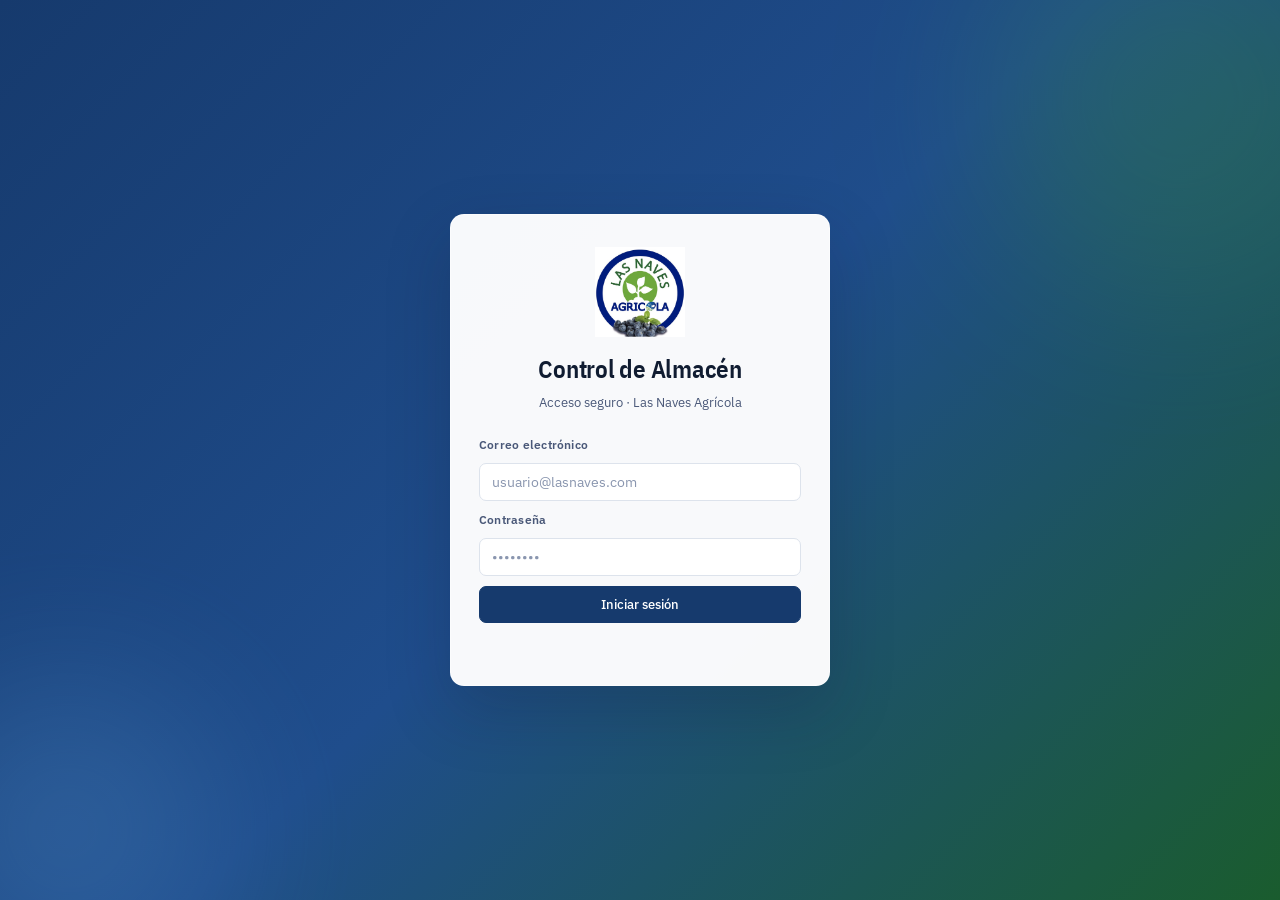
==== commit 4f380eef: "Add files via upload" ====
--- a/index.html
+++ b/index.html
@@ -13,6 +13,7 @@
 <script src="https://cdn.jsdelivr.net/npm/chart.js@4.4.0/dist/chart.umd.min.js"></script>
 <script src="https://cdn.jsdelivr.net/npm/xlsx@0.18.5/dist/xlsx.full.min.js"></script>
 <link rel="stylesheet" href="src/styles/main.css">
+<link rel="stylesheet" href="src/styles/tema.css">
 </head>
 <body>
 
@@ -60,21 +61,26 @@
 
   <!-- NAV -->
   <nav class="nav">
+    <div class="nav-group-title" data-grupo="Operación">Operación</div>
     <button class="nav-btn active" onclick="goTo('dashboard',this)" data-modulo="dashboard"><svg width="17" height="17" viewBox="0 0 24 24" fill="none" stroke="currentColor" stroke-width="1.8"><rect x="3" y="3" width="7" height="7" rx="1"/><rect x="14" y="3" width="7" height="7" rx="1"/><rect x="14" y="14" width="7" height="7" rx="1"/><rect x="3" y="14" width="7" height="7" rx="1"/></svg>Dashboard</button>
     <button class="nav-btn" onclick="goTo('movstock',this)" data-modulo="entradas"><svg width="17" height="17" viewBox="0 0 24 24" fill="none" stroke="currentColor" stroke-width="1.8"><polyline points="17 1 21 5 17 9"/><path d="M3 11V9a4 4 0 0 1 4-4h14"/><polyline points="7 23 3 19 7 15"/><path d="M21 13v2a4 4 0 0 1-4 4H3"/></svg>Entradas/Salidas</button>
     <button class="nav-btn" onclick="goTo('inventario',this)" data-modulo="inventario"><svg width="17" height="17" viewBox="0 0 24 24" fill="none" stroke="currentColor" stroke-width="1.8"><path d="M21 16V8a2 2 0 0 0-1-1.73l-7-4a2 2 0 0 0-2 0l-7 4A2 2 0 0 0 3 8v8a2 2 0 0 0 1 1.73l7 4a2 2 0 0 0 2 0l7-4A2 2 0 0 0 21 16z"/></svg>Inventario</button>
     <button class="nav-btn" onclick="goTo('conteo',this)" data-modulo="conteo"><svg width="17" height="17" viewBox="0 0 24 24" fill="none" stroke="currentColor" stroke-width="1.8"><path d="M9 11l3 3L22 4"/><path d="M21 12v7a2 2 0 0 1-2 2H5a2 2 0 0 1-2-2V5a2 2 0 0 1 2-2h11"/></svg>Conteo</button>
     <button class="nav-btn" onclick="goTo('movimientos',this)" data-modulo="movimientos"><svg width="17" height="17" viewBox="0 0 24 24" fill="none" stroke="currentColor" stroke-width="1.8"><polyline points="17 1 21 5 17 9"/><path d="M3 11V9a4 4 0 0 1 4-4h14"/><polyline points="7 23 3 19 7 15"/><path d="M21 13v2a4 4 0 0 1-4 4H3"/></svg>Movimientos</button>
-    <button class="nav-btn" onclick="goTo('reportes',this)" data-modulo="reportes"><svg width="17" height="17" viewBox="0 0 24 24" fill="none" stroke="currentColor" stroke-width="1.8"><path d="M14 2H6a2 2 0 0 0-2 2v16a2 2 0 0 0 2 2h12a2 2 0 0 0 2-2V8z"/><polyline points="14 2 14 8 20 8"/></svg>Reportes</button>
+    <button class="nav-btn" onclick="goTo('alertas',this)" data-modulo="alertas"><svg width="17" height="17" viewBox="0 0 24 24" fill="none" stroke="currentColor" stroke-width="1.8"><path d="M18 8A6 6 0 0 0 6 8c0 7-3 9-3 9h18s-3-2-3-9"/><path d="M13.73 21a2 2 0 0 1-3.46 0"/></svg>Alertas<span id="alert-count" class="alert-dot hidden">0</span></button>
+    <button class="nav-btn" onclick="goTo('evidencias',this)" data-modulo="movimientos"><svg width="17" height="17" viewBox="0 0 24 24" fill="none" stroke="currentColor" stroke-width="1.8"><rect x="3" y="3" width="18" height="18" rx="2"/><circle cx="8.5" cy="8.5" r="1.5"/><polyline points="21 15 16 10 5 21"/></svg>Evidencias</button>
+    <div class="nav-group-title" data-grupo="Compras">Compras</div>
     <button class="nav-btn" onclick="goTo('pedidos',this)" data-modulo="pedidos"><svg width="17" height="17" viewBox="0 0 24 24" fill="none" stroke="currentColor" stroke-width="1.8"><rect x="1" y="3" width="15" height="13" rx="1"/><polygon points="16 8 20 8 23 11 23 16 16 16 16 8"/><circle cx="5.5" cy="18.5" r="2.5"/><circle cx="18.5" cy="18.5" r="2.5"/></svg>Pedidos</button>
     <button class="nav-btn" onclick="goTo('compras',this)" data-modulo="compras"><svg width="17" height="17" viewBox="0 0 24 24" fill="none" stroke="currentColor" stroke-width="1.8"><path d="M6 2L3 6v14a2 2 0 0 0 2 2h14a2 2 0 0 0 2-2V6l-3-4z"/><line x1="3" y1="6" x2="21" y2="6"/><path d="M16 10a4 4 0 0 1-8 0"/></svg>Compras</button>
     <button class="nav-btn" onclick="goTo('proveedores',this)" data-modulo="proveedores"><svg width="17" height="17" viewBox="0 0 24 24" fill="none" stroke="currentColor" stroke-width="1.8"><path d="M17 21v-2a4 4 0 0 0-4-4H5a4 4 0 0 0-4 4v2"/><circle cx="9" cy="7" r="4"/><line x1="23" y1="11" x2="17" y2="11"/><line x1="20" y1="8" x2="20" y2="14"/></svg>Proveedores</button>
+    <div class="nav-group-title" data-grupo="Análisis">Análisis</div>
+    <button class="nav-btn" onclick="goTo('reportes',this)" data-modulo="reportes"><svg width="17" height="17" viewBox="0 0 24 24" fill="none" stroke="currentColor" stroke-width="1.8"><path d="M14 2H6a2 2 0 0 0-2 2v16a2 2 0 0 0 2 2h12a2 2 0 0 0 2-2V8z"/><polyline points="14 2 14 8 20 8"/></svg>Reportes</button>
+    <div class="nav-group-title" data-grupo="Administración">Administración</div>
     <button class="nav-btn" onclick="goTo('almacenes',this)" data-modulo="almacenes"><svg width="17" height="17" viewBox="0 0 24 24" fill="none" stroke="currentColor" stroke-width="1.8"><path d="M3 9l9-7 9 7v11a2 2 0 0 1-2 2H5a2 2 0 0 1-2-2z"/><polyline points="9 22 9 12 15 12 15 22"/></svg>Almacenes</button>
     <button class="nav-btn" onclick="goTo('usuarios',this)" data-modulo="usuarios_admin"><svg width="17" height="17" viewBox="0 0 24 24" fill="none" stroke="currentColor" stroke-width="1.8"><path d="M17 21v-2a4 4 0 0 0-4-4H5a4 4 0 0 0-4 4v2"/><circle cx="9" cy="7" r="4"/><path d="M23 21v-2a4 4 0 0 0-3-3.87"/><path d="M16 3.13a4 4 0 0 1 0 7.75"/></svg>Usuarios</button>
     <button class="nav-btn" onclick="goTo('notificaciones',this)" data-modulo="notificaciones"><svg width="17" height="17" viewBox="0 0 24 24" fill="none" stroke="currentColor" stroke-width="1.8"><path d="M18 8A6 6 0 0 0 6 8c0 7-3 9-3 9h18s-3-2-3-9"/><path d="M13.73 21a2 2 0 0 1-3.46 0"/><line x1="12" y1="2" x2="12" y2="3"/></svg>Notif.</button>
     <button class="nav-btn" onclick="goTo('respaldo',this)" data-modulo="respaldo"><svg width="17" height="17" viewBox="0 0 24 24" fill="none" stroke="currentColor" stroke-width="1.8"><polyline points="8 17 12 21 16 17"/><line x1="12" y1="12" x2="12" y2="21"/><path d="M20.88 18.09A5 5 0 0 0 18 9h-1.26A8 8 0 1 0 3 16.29"/></svg>Respaldo</button>
     <button class="nav-btn" onclick="goTo('auditoria',this)" data-modulo="auditoria"><svg width="17" height="17" viewBox="0 0 24 24" fill="none" stroke="currentColor" stroke-width="1.8"><path d="M12 22s8-4 8-10V5l-8-3-8 3v7c0 6 8 10 8 10z"/></svg>Auditoría</button>
-    <button class="nav-btn" onclick="goTo('alertas',this)" data-modulo="alertas"><svg width="17" height="17" viewBox="0 0 24 24" fill="none" stroke="currentColor" stroke-width="1.8"><path d="M18 8A6 6 0 0 0 6 8c0 7-3 9-3 9h18s-3-2-3-9"/><path d="M13.73 21a2 2 0 0 1-3.46 0"/></svg>Alertas<span id="alert-count" class="alert-dot hidden">0</span></button>
   </nav>
 
   <!-- MODALES GLOBALES -->
@@ -132,9 +138,9 @@
     </section>
 
     <!-- KPI tab (hidden, redirects to dashboard) -->
-    <section id="tab-kpis" class="tab hidden">
-      <div id="kpi-content"></div>
-    </section>
+    <!-- Aqui habia un segundo <section id="tab-kpis"> vacio. Al estar
+         duplicado el id, getElementById encontraba este y la pestaña
+         KPIs salia en blanco. Eliminado 04-sep-2026. -->
 
     <!-- INVENTARIO -->
     <section id="tab-inventario" class="tab hidden">
@@ -755,6 +761,15 @@
     </section>
 
     <!-- ALERTAS -->
+    <!-- EVIDENCIAS -->
+    <section id="tab-evidencias" class="tab hidden">
+      <div class="page-header">
+        <div class="page-title">Evidencias</div>
+        <button class="btn btn-sm" onclick="cargarEvidencias()">↻ Actualizar</button>
+      </div>
+      <div id="ev-content"><div class="loading">Cargando…</div></div>
+    </section>
+
     <section id="tab-alertas" class="tab hidden">
       <div class="page-header"><div class="page-title">Alertas</div><button class="btn btn-sm" onclick="cargarAlertas()" title="Actualizar">↻ Actualizar</button></div>
       <div class="card"><div id="alertas-lista"><div class="loading">Cargando...</div></div></div>
@@ -821,5 +836,10 @@
 <script src="src/lib/vale.js"></script>
 <script src="src/lib/compras.js"></script>
 <script src="src/lib/app.js"></script>
+<!-- Va al final a proposito: envuelve funciones que definen los archivos
+     de arriba (mostrarFormPedido, mostrarFormPedidoCliente). -->
+<script src="src/lib/disponibilidad.js"></script>
+<script src="src/lib/evidencias.js"></script>
+<script src="src/lib/tema.js"></script>
 </body>
 </html>
--- a/src/styles/main.css
+++ b/src/styles/main.css
@@ -583,3 +583,7 @@
 .dash-panel-item:last-child{border-bottom:none}
 .dash-panel-nombre{font-size:13px;font-weight:500;color:var(--text)}
 .dash-panel-sub{font-size:11px;color:var(--text2);margin-top:2px}
+
+/* ── Subpestanas del modulo de Compras ───────────────── */
+.subtab { opacity: .65; }
+.subtab.active { opacity: 1; background: var(--accent, #2563eb); color: #fff; border-color: transparent; }
--- a/src/styles/tema.css
+++ b/src/styles/tema.css
@@ -0,0 +1,602 @@
+/* ═══════════════════════════════════════════════════════════════════
+   tema.css — Las Naves Agrícola · rediseño de septiembre 2026
+
+   Va DESPUÉS de main.css. No lo reemplaza: lo redefine.
+
+   Por qué así y no un archivo nuevo desde cero: main.css tiene 230
+   clases repartidas en 15 pantallas, y muchas no se ven hasta que
+   alguien abre un formulario específico. Reescribirlas a ciegas era
+   apostar. En cambio main.css ya usa variables (--navy, --border,
+   --radius…) en casi todos lados, así que redefinir las variables
+   cambia la apariencia de todo el sistema sin tocar una sola regla.
+   Encima de eso, este archivo rehace a mano lo que se usa todos los
+   días: barra superior, navegación, tarjetas, botones, campos, tablas
+   y listas.
+
+   ── DECISIÓN DE COLOR QUE VALE LA PENA ENTENDER ──────────────────
+   Verde, amarillo, rojo y azul NO son colores libres en este sistema.
+   Son las cuatro bandas toxicológicas de la NOM-232-SSA1-2009, y
+   están impresas en la etiqueta de cada producto que el bodeguero
+   tiene en la mano. Si el ERP usa verde para "guardado con éxito" y
+   rojo para "error", esos colores compiten con un significado que ya
+   es ley y que la persona lee todo el día.
+
+   Por eso aquí las cuatro bandas viven en su propia familia de
+   variables y aparecen SIEMPRE en el mismo lugar: una franja de 4px
+   a la izquierda del renglón del producto, más una etiqueta que dice
+   el nombre de la banda. El resto de la interfaz — estados, avisos,
+   confirmaciones — usa OTRA FORMA: pastillas rellenas con texto.
+   La forma desambigua, no el color.
+
+   ── TIPOGRAFÍA ───────────────────────────────────────────────────
+   IBM Plex en tres papeles:
+     · Sans           — cuerpo e interfaz. Acentos y eñes bien hechos.
+     · Sans Condensed — navegación y encabezados. Tiene el aire de la
+                        rotulación de un almacén.
+     · Mono           — folios, claves de producto y columnas de
+                        cantidad y dinero. Los números alinean solos.
+
+   ── SIN MODO OSCURO, A PROPÓSITO ─────────────────────────────────
+   Las 230 clases de main.css tienen colores claros escritos a mano en
+   muchos lugares. Un modo oscuro a medias es peor que ninguno: texto
+   claro sobre fondo claro en las pantallas que no alcancé a revisar.
+   Cuando se rehaga main.css completo, se agrega bien.
+   ═══════════════════════════════════════════════════════════════════ */
+
+@import url('https://fonts.googleapis.com/css2?family=IBM+Plex+Sans:wght@400;500;600;700&family=IBM+Plex+Sans+Condensed:wght@500;600;700&family=IBM+Plex+Mono:wght@400;500;600&display=swap');
+
+/* ── 1 · FICHAS DE DISEÑO ─────────────────────────────────────────
+   Redefinir estas variables es lo que repinta todo main.css. */
+:root {
+  /* Marca. El azul viene del logo, corregido a un tono que aguanta
+     texto blanco encima con contraste suficiente. */
+  --navy:        #163a6d;
+  --navy2:       #1f4d8c;
+  --navy-deep:   #101c31;
+  --navy-soft:   #e9eff7;
+
+  /* Neutros con sesgo hacia el azul de marca. Un gris puro se ve
+     accidental; uno inclinado hacia el acento se ve elegido. */
+  --bg:          #f4f6fa;
+  --surface:     #ffffff;
+  --surface-2:   #fafbfd;
+  --border:      #dde3ec;
+  --border-2:    #eef1f6;
+  --text:        #101c31;
+  --text2:       #4a5878;
+  --text3:       #8a96af;
+
+  /* Las cuatro bandas de la NOM-232. Reservadas. */
+  --nom-roja:      #c62828;
+  --nom-amarilla:  #e8a300;
+  --nom-azul:      #1565c0;
+  --nom-verde:     #2e7d32;
+  --nom-roja-bg:     #fdecec;
+  --nom-amarilla-bg: #fff6e2;
+  --nom-azul-bg:     #e8f1fb;
+  --nom-verde-bg:    #e9f4ea;
+
+  /* Estados de la interfaz. Se usan SOLO en pastillas rellenas,
+     nunca como franja lateral, para no chocar con las bandas. */
+  --green:    #2e7d32;
+  --green2:   #388e3c;
+  --green-bg: #e9f4ea;
+  --red:      #b3261e;
+  --red-bg:   #fdecec;
+  --amber:    #9a6700;
+  --amber-bg: #fff6e2;
+  --blue:     #1f4d8c;
+  --blue-bg:  #e9eff7;
+
+  --radius:    10px;
+  --radius-sm: 7px;
+  --radius-lg: 14px;
+
+  /* Elevación medida. Casi todo lleva borde, no sombra: la sombra se
+     gasta solo en lo que de verdad flota (modales, menús, toasts). */
+  --shadow:    0 1px 2px rgba(16,28,49,.05);
+  --shadow-md: 0 4px 12px rgba(16,28,49,.08), 0 1px 3px rgba(16,28,49,.06);
+  --shadow-lg: 0 18px 44px rgba(16,28,49,.18);
+
+  --sans:  'IBM Plex Sans', -apple-system, BlinkMacSystemFont, 'Segoe UI', Roboto, sans-serif;
+  --cond:  'IBM Plex Sans Condensed', 'IBM Plex Sans', -apple-system, sans-serif;
+  --mono:  'IBM Plex Mono', ui-monospace, 'SF Mono', Menlo, monospace;
+
+  --rail: 236px;   /* ancho del carril de navegación en escritorio */
+}
+
+/* ── 2 · BASE ─────────────────────────────────────────────────────── */
+body {
+  font-family: var(--sans);
+  background: var(--bg);
+  color: var(--text);
+  font-size: 14px;
+  line-height: 1.55;
+  -webkit-font-smoothing: antialiased;
+  text-rendering: optimizeLegibility;
+}
+
+/* Los números que se comparan en columna tienen que alinear. */
+.mono, .inv-stock, .mov-qty, .kpi-val, .metric-val, .conteo-fisico-val,
+.kpi-mini-val, .prom-val, .eval-score-val, .conteo-diff, .pc-num {
+  font-family: var(--mono);
+  font-variant-numeric: tabular-nums;
+  letter-spacing: -.01em;
+}
+
+::selection { background: var(--navy-soft); color: var(--navy-deep); }
+
+/* Foco visible siempre. Se opera con teclado en la oficina. */
+:where(a, button, input, select, textarea, [tabindex]):focus-visible {
+  outline: 2px solid var(--navy2);
+  outline-offset: 2px;
+  border-radius: 4px;
+}
+
+@media (prefers-reduced-motion: reduce) {
+  *, *::before, *::after { animation-duration: .01ms !important; transition-duration: .01ms !important; }
+}
+
+/* ── 3 · BARRA SUPERIOR ───────────────────────────────────────────── */
+.topbar {
+  background: var(--navy-deep);
+  padding: 0 18px;
+  height: 56px;
+  box-shadow: none;
+  border-bottom: 1px solid rgba(255,255,255,.08);
+}
+.topbar-left { gap: 12px; }
+.topbar-logo {
+  width: 32px; height: 32px; border-radius: 7px;
+  background: #fff; padding: 3px;
+}
+.topbar-title {
+  font-family: var(--cond);
+  font-size: 15px; font-weight: 600; letter-spacing: .01em; color: #fff;
+}
+.topbar-sub {
+  font-size: 10px; letter-spacing: .09em; text-transform: uppercase;
+  color: rgba(255,255,255,.5); font-weight: 500;
+}
+.topbar-right { gap: 12px; }
+.user-chip {
+  display: flex; align-items: center; gap: 9px;
+  padding: 4px 10px 4px 4px;
+  background: rgba(255,255,255,.07);
+  border: 1px solid rgba(255,255,255,.1);
+  border-radius: 999px;
+}
+.user-avatar {
+  width: 28px; height: 28px; border-radius: 50%;
+  background: var(--navy2); color: #fff;
+  display: flex; align-items: center; justify-content: center;
+  font-size: 11px; font-weight: 600; font-family: var(--cond);
+}
+.user-name { font-size: 12px; font-weight: 500; color: #fff; }
+.user-role {
+  font-size: 9.5px; letter-spacing: .07em; text-transform: uppercase;
+  color: rgba(255,255,255,.55);
+}
+
+/* ── 4 · ALMACÉN ACTIVO ───────────────────────────────────────────
+   Se sube de categoría a propósito. Trabajar en el almacén
+   equivocado es el error más caro que permite esta app, y hasta hoy
+   el selector era una tira delgada que se confundía con el fondo. */
+.almacen-selector-bar {
+  background: var(--surface);
+  border-bottom: 1px solid var(--border);
+  padding: 9px 18px;
+  display: flex; align-items: center; gap: 10px;
+  position: sticky; top: 56px; z-index: 19;
+}
+.almacen-selector-bar label {
+  font-family: var(--cond);
+  font-size: 10.5px; font-weight: 600; letter-spacing: .1em;
+  text-transform: uppercase; color: var(--text3);
+}
+.almacen-selector-bar select {
+  width: auto; min-width: 190px;
+  background: var(--navy-soft);
+  color: var(--navy);
+  border: 1px solid #c8d6e9;
+  border-radius: var(--radius-sm);
+  padding: 6px 11px;
+  font-family: var(--cond);
+  font-size: 13px; font-weight: 600;
+}
+.almacen-selector-bar select:hover { background: #dde7f4; }
+.almacen-selector-bar select option { background: #fff; color: var(--text); font-weight: 400; }
+
+/* ── 5 · NAVEGACIÓN ───────────────────────────────────────────────
+   En teléfono: una tira que se desliza, como antes pero legible.
+   En escritorio: un carril fijo a la izquierda, agrupado por lo que
+   la persona está haciendo, no por orden alfabético. */
+.nav {
+  background: var(--surface);
+  border-bottom: 1px solid var(--border);
+  padding: 0 10px;
+  gap: 2px;
+  top: 100px;
+}
+.nav-btn {
+  flex-direction: row; gap: 7px;
+  padding: 11px 12px 10px;
+  font-family: var(--cond);
+  font-size: 12.5px; font-weight: 500; letter-spacing: .01em;
+  color: var(--text2);
+  border-bottom: 2px solid transparent;
+  min-width: auto;
+  border-radius: 0;
+}
+.nav-btn svg { width: 16px; height: 16px; color: var(--text3); flex: none; }
+.nav-btn:hover { color: var(--navy); background: var(--surface-2); }
+.nav-btn:hover svg { color: var(--navy2); }
+.nav-btn.active {
+  color: var(--navy); font-weight: 600;
+  border-bottom-color: var(--navy2);
+  background: var(--navy-soft);
+}
+.nav-btn.active svg { color: var(--navy2); }
+
+/* Encabezado de grupo. En teléfono no se ve; en escritorio ordena. */
+.nav-group-title { display: none; }
+
+@media (min-width: 1024px) {
+  .topbar { padding-left: 18px; }
+
+  .almacen-selector-bar {
+    position: fixed;
+    top: 56px; left: 0; width: var(--rail);
+    z-index: 21;
+    flex-direction: column; align-items: stretch; gap: 6px;
+    padding: 14px 16px 12px;
+    border-bottom: 1px solid var(--border);
+    border-right: 1px solid var(--border);
+    background: var(--surface);
+  }
+  .almacen-selector-bar select { width: 100%; min-width: 0; }
+
+  .nav {
+    position: fixed;
+    top: 152px; left: 0; bottom: 0; width: var(--rail);
+    flex-direction: column;
+    overflow-y: auto; overflow-x: hidden;
+    border-right: 1px solid var(--border);
+    border-bottom: none;
+    padding: 10px 10px 24px;
+    gap: 1px;
+    z-index: 20;
+  }
+  .nav-btn {
+    justify-content: flex-start;
+    width: 100%;
+    padding: 8px 11px;
+    border-bottom: none;
+    border-radius: var(--radius-sm);
+    font-size: 13px;
+  }
+  .nav-btn.active {
+    background: var(--navy-soft);
+    box-shadow: inset 3px 0 0 var(--navy2);
+  }
+  .nav-group-title {
+    display: block;
+    font-family: var(--cond);
+    font-size: 10px; font-weight: 600; letter-spacing: .12em;
+    text-transform: uppercase; color: var(--text3);
+    padding: 16px 11px 5px;
+  }
+  .nav-group-title:first-child { padding-top: 4px; }
+
+  .main {
+    margin-left: var(--rail);
+    padding: 22px 28px 60px;
+    max-width: 1180px;
+    gap: 16px;
+  }
+}
+@media (min-width: 1500px) {
+  .main { margin-left: calc(var(--rail) + 40px); }
+}
+
+/* ── 6 · CONTENIDO ────────────────────────────────────────────────── */
+.main { padding: 16px 14px 48px; gap: 14px; }
+
+.page-header {
+  align-items: baseline;
+  padding-bottom: 12px;
+  margin-bottom: 4px;
+  border-bottom: 1px solid var(--border);
+}
+.page-title {
+  font-family: var(--cond);
+  font-size: 22px; font-weight: 600; letter-spacing: -.01em;
+  color: var(--navy-deep);
+  text-wrap: balance;
+}
+.page-date { font-size: 12px; color: var(--text3); font-variant-numeric: tabular-nums; }
+
+/* No todo es una tarjeta. Borde para separar, sombra solo si flota. */
+.card {
+  border: 1px solid var(--border);
+  border-radius: var(--radius);
+  padding: 18px;
+  box-shadow: var(--shadow);
+}
+.card-header, .card-title {
+  font-family: var(--cond);
+  font-size: 13px; font-weight: 600; letter-spacing: .04em;
+  text-transform: uppercase; color: var(--text2);
+  padding-bottom: 10px; margin-bottom: 14px;
+  border-bottom: 1px solid var(--border-2);
+}
+
+/* ── 7 · BOTONES ──────────────────────────────────────────────────── */
+.btn {
+  font-family: var(--sans);
+  font-size: 13px; font-weight: 500;
+  padding: 9px 15px;
+  border-radius: var(--radius-sm);
+  border: 1px solid var(--border);
+  transition: background .13s, border-color .13s, box-shadow .13s;
+}
+.btn:hover { background: var(--surface-2); border-color: #cbd4e2; }
+.btn:active { transform: none; background: var(--border-2); }
+.btn-primary { background: var(--navy); border-color: var(--navy); font-weight: 500; }
+.btn-primary:hover { background: var(--navy2); border-color: var(--navy2); }
+.btn-green { background: var(--green); border-color: var(--green); }
+.btn-green:hover { background: var(--green2); border-color: var(--green2); }
+.btn-sm { padding: 5px 11px; font-size: 12px; }
+.btn:disabled { opacity: .5; cursor: not-allowed; }
+
+/* Sub-pestañas: pastillas, no botones. Son un filtro, no una acción. */
+.subtab, .movstock-tab {
+  font-family: var(--cond);
+  font-size: 12.5px; font-weight: 600; letter-spacing: .02em;
+  border-radius: 999px; padding: 6px 14px;
+  background: var(--surface); border: 1px solid var(--border);
+  color: var(--text2);
+}
+.subtab:hover, .movstock-tab:hover { background: var(--surface-2); color: var(--navy); }
+.subtab.active, .movstock-tab.active {
+  background: var(--navy); color: #fff; border-color: var(--navy);
+}
+.movstock-tabs { gap: 7px; border-bottom: none; }
+
+/* ── 8 · CAMPOS ───────────────────────────────────────────────────── */
+.input, select, textarea {
+  font-family: var(--sans);
+  font-size: 13.5px;
+  padding: 9px 12px;
+  border: 1px solid var(--border);
+  border-radius: var(--radius-sm);
+  background: var(--surface);
+  transition: border-color .13s, box-shadow .13s;
+}
+.input::placeholder, textarea::placeholder { color: var(--text3); }
+.input:hover, select:hover, textarea:hover { border-color: #c8d2e2; }
+.input:focus, select:focus, textarea:focus {
+  border-color: var(--navy2);
+  box-shadow: 0 0 0 3px rgba(31,77,140,.12);
+  outline: none;
+}
+.form-group label {
+  font-size: 11.5px; font-weight: 600; letter-spacing: .02em;
+  color: var(--text2); margin-bottom: 5px; display: block;
+}
+.form-row { gap: 12px; }
+
+/* ── 9 · PASTILLAS DE ESTADO ──────────────────────────────────────
+   Rellenas y con texto. Nunca franja lateral: esa forma pertenece a
+   la banda toxicológica. */
+.badge {
+  font-family: var(--cond);
+  font-size: 10.5px; font-weight: 600; letter-spacing: .05em;
+  text-transform: uppercase;
+  padding: 3px 9px; border-radius: 999px;
+  border: 1px solid transparent;
+}
+.badge-ok     { background: var(--green-bg); color: var(--green); border-color: #c8e2ca; }
+.badge-warn   { background: var(--amber-bg); color: var(--amber); border-color: #f0dcaa; }
+.badge-danger { background: var(--red-bg);   color: var(--red);   border-color: #f2cbc8; }
+.badge-info   { background: var(--blue-bg);  color: var(--blue);  border-color: #ccd9ec; }
+.badge-admin, .badge-supervisor, .badge-operador { font-family: var(--cond); letter-spacing: .05em; }
+
+/* ── 10 · BANDA TOXICOLÓGICA (NOM-232-SSA1-2009) ──────────────────
+   Sistema visual propio. Franja de 4px a la izquierda, siempre en el
+   mismo lugar, más una etiqueta con el nombre de la banda. Es lo que
+   el bodeguero ya lee en la etiqueta física del envase. */
+.nom { position: relative; padding-left: 14px; }
+.nom::before {
+  content: ''; position: absolute; left: 0; top: 4px; bottom: 4px;
+  width: 4px; border-radius: 2px; background: var(--text3);
+}
+.nom-roja::before     { background: var(--nom-roja); }
+.nom-amarilla::before { background: var(--nom-amarilla); }
+.nom-azul::before     { background: var(--nom-azul); }
+.nom-verde::before    { background: var(--nom-verde); }
+
+.nom-chip {
+  display: inline-flex; align-items: center; gap: 5px;
+  font-family: var(--cond); font-size: 10.5px; font-weight: 600;
+  letter-spacing: .05em; text-transform: uppercase;
+  padding: 2px 8px 2px 6px; border-radius: 4px;
+}
+.nom-chip::before { content: ''; width: 8px; height: 8px; border-radius: 2px; }
+.nom-chip.roja     { background: var(--nom-roja-bg);     color: var(--nom-roja); }
+.nom-chip.amarilla { background: var(--nom-amarilla-bg); color: #8a6100; }
+.nom-chip.azul     { background: var(--nom-azul-bg);     color: var(--nom-azul); }
+.nom-chip.verde    { background: var(--nom-verde-bg);    color: var(--nom-verde); }
+.nom-chip.roja::before     { background: var(--nom-roja); }
+.nom-chip.amarilla::before { background: var(--nom-amarilla); }
+.nom-chip.azul::before     { background: var(--nom-azul); }
+.nom-chip.verde::before    { background: var(--nom-verde); }
+
+/* ── 11 · LISTAS DE RENGLONES ─────────────────────────────────────
+   Inventario, movimientos, alertas, conteo, proveedores. Es donde se
+   pasa el día. Mismo borde, mismo aire, el dato importante siempre
+   en el mismo lugar. */
+.inv-item, .mov-item, .alert-item, .conteo-item, .conteo-fila,
+.pedido-item, .user-item, .aud-item, .rev-item, .dash-panel-item {
+  border: 1px solid var(--border);
+  border-radius: var(--radius-sm);
+  background: var(--surface);
+  padding: 11px 13px;
+  transition: border-color .13s, background .13s;
+}
+.inv-item:hover, .mov-item:hover, .pedido-item:hover,
+.user-item:hover, .conteo-fila:hover {
+  border-color: #c6d2e4; background: var(--surface-2);
+}
+.inv-name, .mov-name, .pedido-name, .conteo-nombre, .alert-name, .prov-name {
+  font-size: 13.5px; font-weight: 600; color: var(--navy-deep);
+}
+.inv-sub, .mov-meta, .pedido-meta, .conteo-sub, .alert-detail, .aud-meta {
+  font-size: 11.5px; color: var(--text2);
+}
+.inv-ubicacion { font-family: var(--mono); font-size: 11px; color: var(--text3); }
+.inv-stock, .mov-qty { font-size: 14px; font-weight: 600; }
+
+/* ── 12 · TABLAS ──────────────────────────────────────────────────── */
+.rep-table, .kpi-table, table {
+  width: 100%; border-collapse: collapse; font-size: 13px;
+}
+.rep-table th, .kpi-table th, table th {
+  font-family: var(--cond);
+  font-size: 10.5px; font-weight: 600; letter-spacing: .08em;
+  text-transform: uppercase; color: var(--text2);
+  text-align: left; padding: 8px 10px;
+  border-bottom: 1.5px solid var(--border);
+  background: var(--surface-2);
+  white-space: nowrap;
+}
+.rep-table td, .kpi-table td, table td {
+  padding: 9px 10px;
+  border-bottom: 1px solid var(--border-2);
+  vertical-align: top;
+}
+.rep-table tr:hover td, .kpi-table tr:hover td { background: var(--surface-2); }
+.rep-table td:not(:first-child), .kpi-table td:not(:first-child) {
+  font-variant-numeric: tabular-nums;
+}
+/* Ninguna tabla ancha empuja la página de lado. */
+.card > table, .card > .rep-table, .card > .kpi-table,
+.tabla-scroll { display: block; overflow-x: auto; max-width: 100%; }
+
+/* ── 13 · MÉTRICAS ────────────────────────────────────────────────
+   Los números grandes se ganan su tamaño solo cuando son el punto de
+   la pantalla. Aquí sí lo son: el dashboard existe para eso. */
+.metric-card, .kpi-main-card, .kpi-mini {
+  border: 1px solid var(--border);
+  border-radius: var(--radius);
+  background: var(--surface);
+  box-shadow: var(--shadow);
+}
+.metric-val, .kpi-val {
+  font-family: var(--mono);
+  font-size: 24px; font-weight: 600; letter-spacing: -.02em;
+  color: var(--navy-deep);
+}
+.metric-label, .kpi-label, .kpi-mini-label {
+  font-family: var(--cond);
+  font-size: 10.5px; font-weight: 600; letter-spacing: .09em;
+  text-transform: uppercase; color: var(--text3);
+}
+.kpi-section-title, .dash-panel-title {
+  font-family: var(--cond);
+  font-size: 12px; font-weight: 600; letter-spacing: .07em;
+  text-transform: uppercase; color: var(--text2);
+}
+
+/* ── 14 · MODALES, AVISOS, VACÍOS ─────────────────────────────────── */
+.modal-overlay { background: rgba(16,28,49,.55); backdrop-filter: blur(3px); }
+.modal-card {
+  border-radius: var(--radius-lg);
+  box-shadow: var(--shadow-lg);
+  border: 1px solid var(--border);
+  padding: 22px;
+}
+.modal-title {
+  font-family: var(--cond);
+  font-size: 17px; font-weight: 600; color: var(--navy-deep);
+}
+.modal-sub { font-size: 12.5px; color: var(--text2); }
+
+.toast {
+  font-size: 13px; border-radius: var(--radius-sm);
+  box-shadow: var(--shadow-lg);
+  background: var(--navy-deep); color: #fff;
+  padding: 11px 16px;
+}
+
+.loading, .empty {
+  font-size: 13px; color: var(--text3);
+  padding: 26px 14px; text-align: center;
+}
+.empty { border: 1px dashed var(--border); border-radius: var(--radius); background: var(--surface-2); }
+
+.hint { font-size: 11.5px; color: var(--text3); }
+
+/* ── 15 · LOGIN ───────────────────────────────────────────────────── */
+.login-card {
+  border-radius: var(--radius-lg);
+  box-shadow: 0 24px 64px rgba(16,28,49,.22);
+  border: 1px solid rgba(255,255,255,.6);
+  padding: 32px 28px;
+}
+.login-title {
+  font-family: var(--cond);
+  font-size: 25px; font-weight: 600; letter-spacing: -.01em;
+  color: var(--navy-deep);
+}
+.login-sub { font-size: 12.5px; color: var(--text2); }
+.login-logo-wrap { margin-bottom: 6px; }
+
+/* ── 16 · DETALLES ────────────────────────────────────────────────── */
+.alert-dot {
+  font-family: var(--mono); font-size: 10px; font-weight: 600;
+  background: var(--red); color: #fff;
+  min-width: 17px; height: 17px; border-radius: 999px;
+  display: inline-flex; align-items: center; justify-content: center;
+  padding: 0 4px;
+}
+.offline-dot { color: var(--amber); }
+.offline-banner, .sync-banner {
+  font-size: 12px; border-radius: var(--radius-sm);
+  background: var(--amber-bg); color: var(--amber);
+  border: 1px solid #f0dcaa; padding: 9px 12px;
+}
+
+/* Claves de producto y folios: siempre en mono, para que se lean
+   igual en pantalla que en el papel del proveedor. */
+.folio, .clave-producto, .search-result-meta {
+  font-family: var(--mono); font-size: 11.5px; color: var(--text3);
+}
+
+/* ── 17 · IMPRESIÓN ───────────────────────────────────────────────── */
+@media print {
+  .topbar, .nav, .almacen-selector-bar, .btn, .subtab, .movstock-tabs { display: none !important; }
+  .main { margin: 0; padding: 0; max-width: none; }
+  .card { border: 1px solid #ccc; box-shadow: none; break-inside: avoid; }
+}
+
+/* ── 18 · TELÉFONO ────────────────────────────────────────────────
+   En pantalla chica el nombre y el rol del usuario se comen el ancho
+   de la barra sin aportar nada: quien la usa ya sabe quién es. Queda
+   la inicial, que basta para notar si alguien dejó la sesión abierta. */
+@media (max-width: 640px) {
+  .topbar { padding: 0 12px; }
+  .user-info { display: none; }
+  .user-chip { padding: 3px; border-radius: 999px; }
+  .topbar-title { font-size: 14px; }
+  .almacen-selector-bar { padding: 8px 12px; }
+  .almacen-selector-bar label { font-size: 9.5px; letter-spacing: .07em; }
+  .almacen-selector-bar select { flex: 1; min-width: 0; font-size: 12.5px; }
+  .page-title { font-size: 19px; }
+  .main { padding: 14px 12px 40px; }
+  .card { padding: 14px; }
+  /* Los renglones de lista se tocan con el dedo: área cómoda. */
+  .inv-item, .mov-item, .alert-item, .conteo-fila, .pedido-item { padding: 12px; }
+  .btn { padding: 10px 15px; }
+  .subtab, .movstock-tab { padding: 7px 13px; }
+}
